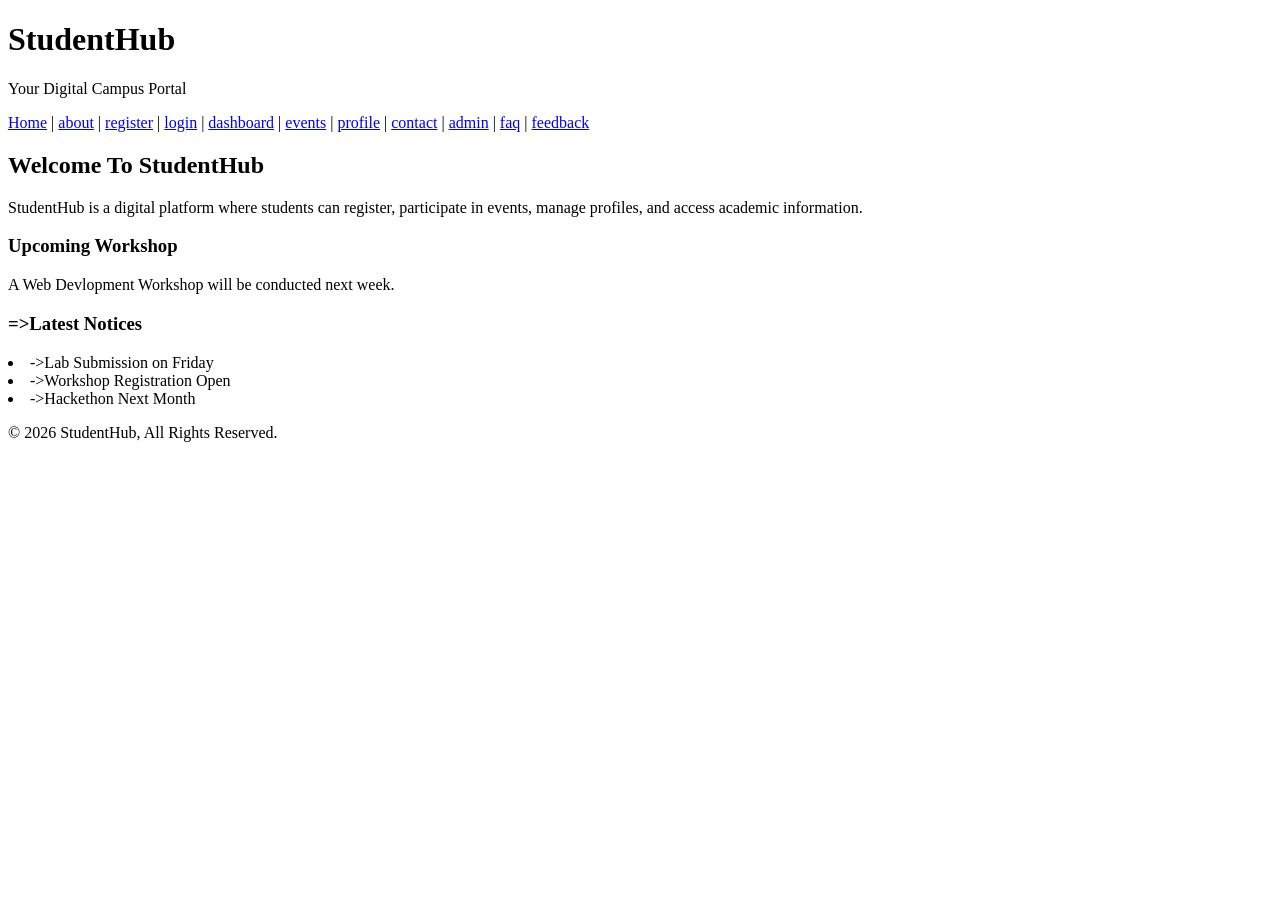
==== pages/index.html @ 003aabb0 "Completed Practical 2 - Semantic HTML5 Structure" ====
<!DOCTYPE html>
<html lang="en">
<head>
    <meta charset="UTF-8">
    <meta name="viewport" content="width=device-width, initial-scale=1.0">
    <title>StudentHub-Home</title>
</head>
<body>
    
</body>
</html>
 <header>
    <h1>
         StudentHub
        </h1>
        <p>Your Digital Campus Portal</p>
 </header>
 <nav>
    <a href="index.html">Home</a> |
    <a href="about.html">about</a> |
    <a href="register.html">register</a> |
    <a href="login.html">login</a> |
    <a href="dashboard.html">dashboard</a> |
    <a href="events.html">events</a> |
    <a href="profile.html">profile</a> |
    <a href="contact.html">contact</a> |
    <a href="admin.html">admin</a> |
    <a href="faq.html">faq</a> |
    <a href="feedback.html">feedback</a>
 </nav>
 <main>
    <section>
        <h2>Welcome To StudentHub</h2>
        <p>
            StudentHub is a digital platform where students can register,
            participate in events, manage profiles, and access academic information.
        </p>

    </section>

    <artical>
        <h3>Upcoming Workshop</h3>
        <p>
            A Web Devlopment Workshop will be conducted next week.
        </p>
    </artical>

    <aside>
        <h3> =>Latest Notices</h3>
  <u1> <li>  ->Lab Submission on Friday</li>
       <li>  ->Workshop Registration Open</li>
       <li>  ->Hackethon Next Month</li>
</u1>
    </aside>
 </main>
   <footer>
    <p>&copy; 2026 StudentHub, All Rights Reserved.</p>
   </footer>
</body>
</html>
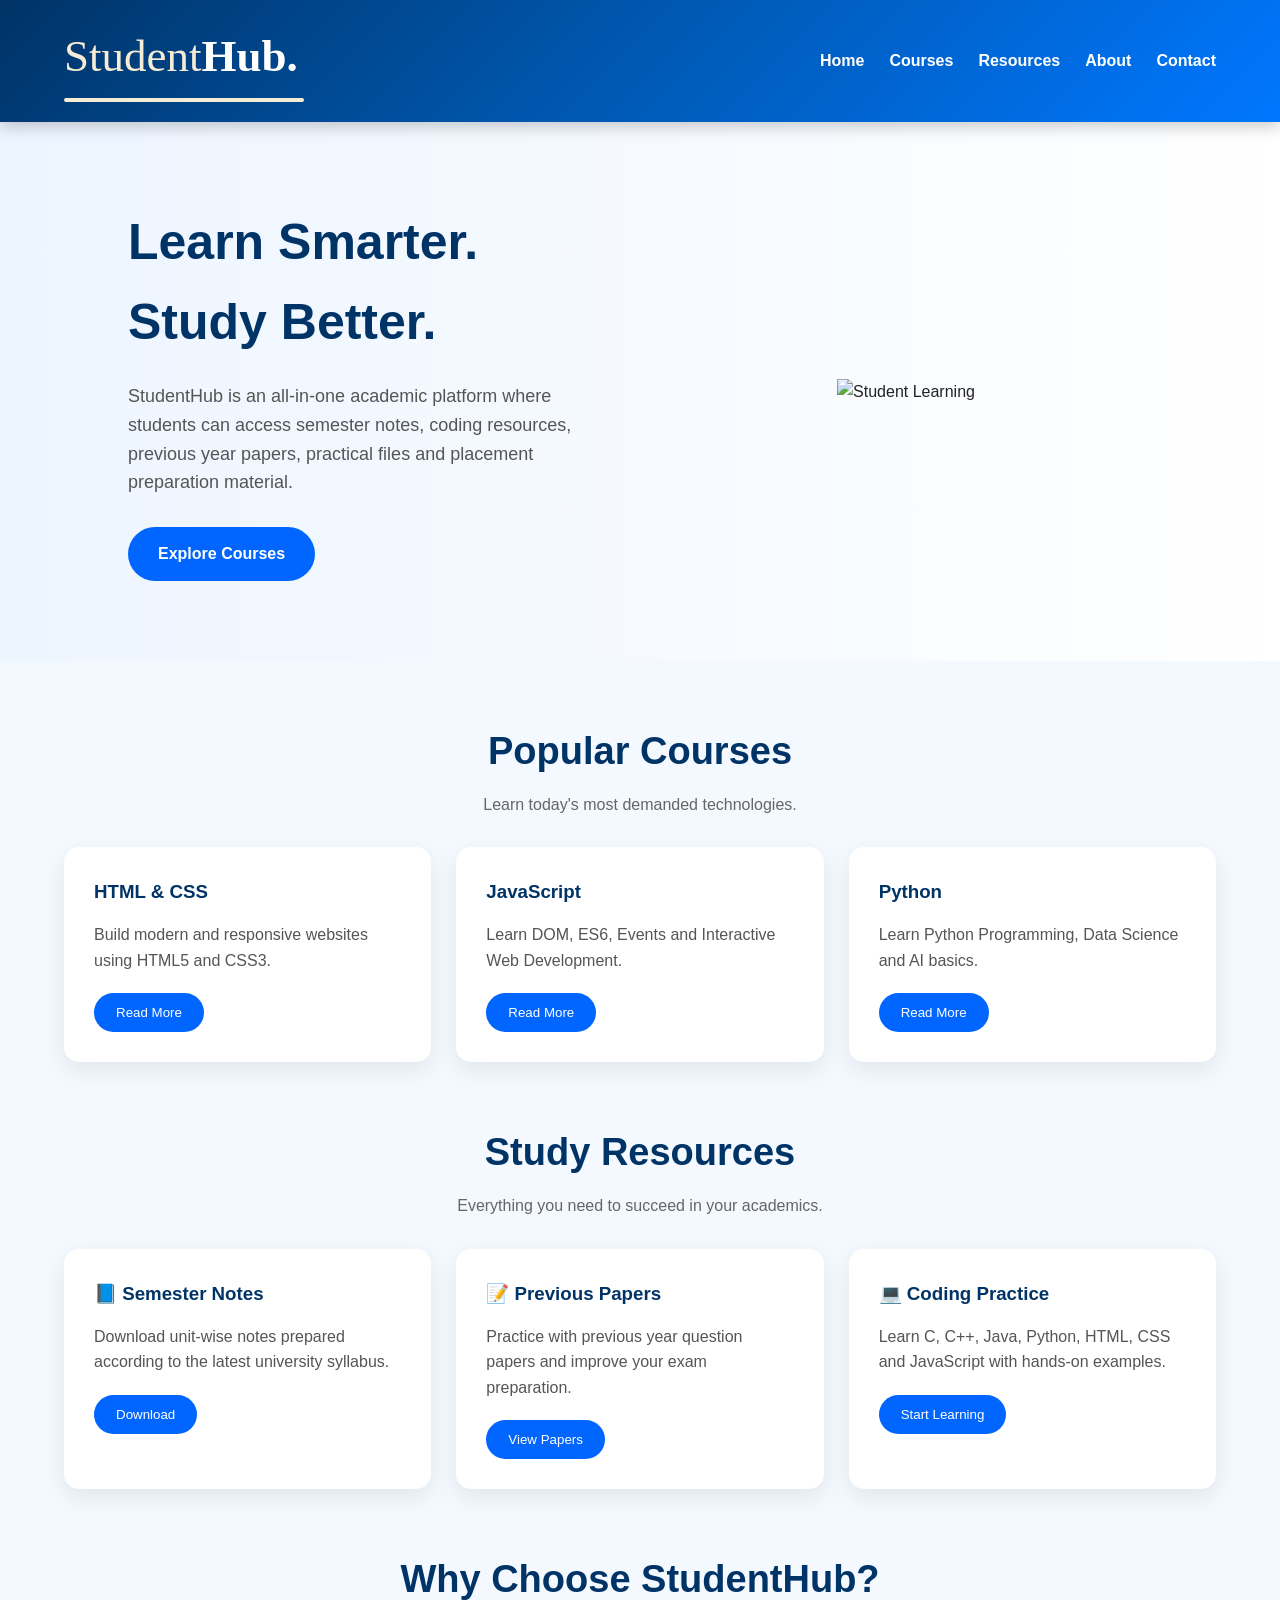
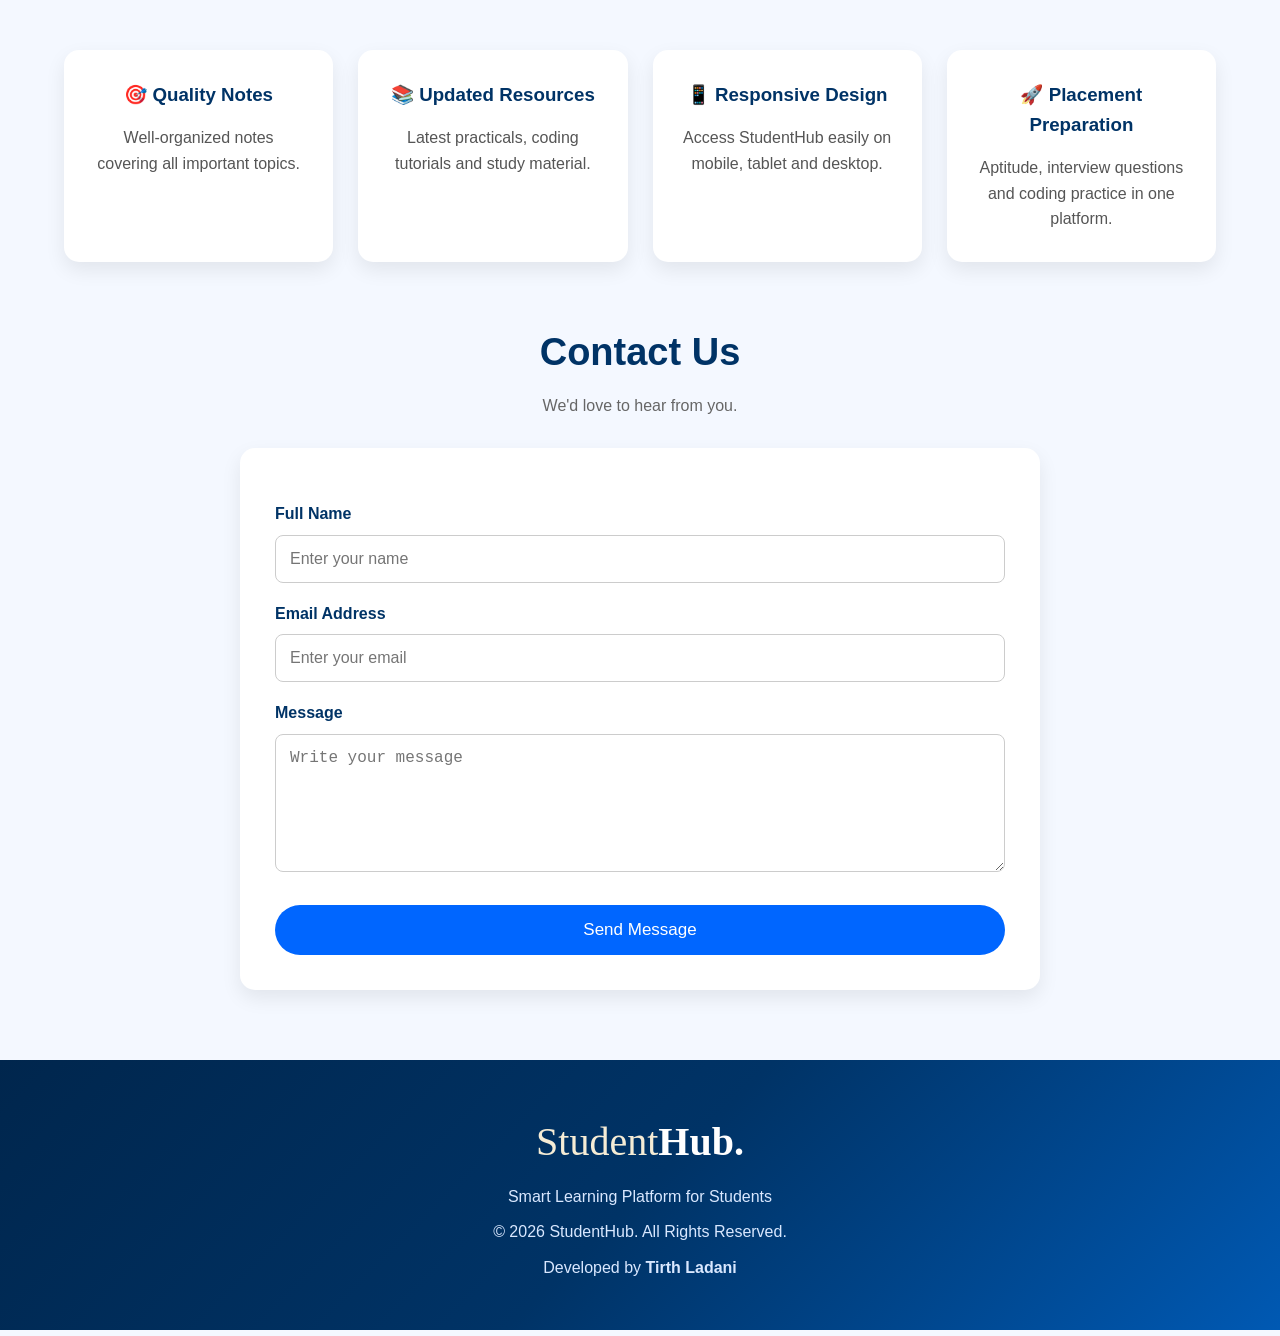
==== commit 7a457af4: "add responsive UI,CSS and Images." ====
--- a/pages/index.html
+++ b/pages/index.html
@@ -1,60 +1,348 @@
 <!DOCTYPE html>
 <html lang="en">
+
 <head>
+
     <meta charset="UTF-8">
     <meta name="viewport" content="width=device-width, initial-scale=1.0">
-    <title>StudentHub-Home</title>
+
+    <title>StudentHub | Smart Learning Platform</title>
+
+    <meta name="description"
+        content="StudentHub - Notes, Previous Papers, Coding Resources and Student Learning Platform.">
+<link rel="stylesheet" href="../css/style.css">
+
 </head>
+
 <body>
-    
+
+    <!-- Skip Link -->
+
+    <a href="#main-content" class="skip-link">
+        Skip to Main Content
+    </a>
+
+    <!-- ================= HEADER ================= -->
+
+    <header>
+
+        <div class="container header-container">
+
+            <!-- Logo -->
+
+            <div class="logo">
+
+                <h1>
+                    <span class="student">Student</span><span class="hub">Hub.</span>
+                </h1>
+
+                <div class="logo-line"></div>
+
+            </div>
+
+            <!-- Navigation -->
+
+            <nav aria-label="Main Navigation">
+
+                <ul>
+
+                    <li><a href="#home">Home</a></li>
+
+                    <li><a href="#courses">Courses</a></li>
+
+                    <li><a href="#resources">Resources</a></li>
+
+                    <li><a href="#about">About</a></li>
+
+                    <li><a href="#contact">Contact</a></li>
+
+                </ul>
+
+            </nav>
+
+        </div>
+
+    </header>
+
+    <!-- ================= HERO ================= -->
+
+    <main id="main-content">
+
+        <section id="home" class="hero">
+
+            <div class="hero-text">
+
+                <h2>
+                    Learn Smarter.<br>
+                    Study Better.
+                </h2>
+
+                <p>
+
+                    StudentHub is an all-in-one academic platform where students
+                    can access semester notes, coding resources, previous year
+                    papers, practical files and placement preparation material.
+
+                </p>
+
+                <a href="#courses" class="btn">
+                    Explore Courses
+                </a>
+
+            </div>
+
+            <div class="hero-image">
+
+                <img src="https://cdn-icons-png.flaticon.com/512/3135/3135755.png"
+                    alt="Student Learning">
+
+            </div>
+
+        </section>
+
+        <!-- ================= COURSES ================= -->
+
+        <section id="courses">
+
+            <div class="section-title">
+
+                <h2>Popular Courses</h2>
+
+                <p>
+                    Learn today's most demanded technologies.
+                </p>
+
+            </div>
+
+            <div class="card-container">
+
+                <article class="card">
+
+                    <h3>HTML & CSS</h3>
+
+                    <p>
+
+                        Build modern and responsive websites using
+                        HTML5 and CSS3.
+
+                    </p>
+
+                    <button>Read More</button>
+
+                </article>
+
+                <article class="card">
+
+                    <h3>JavaScript</h3>
+
+                    <p>
+
+                        Learn DOM, ES6, Events and Interactive
+                        Web Development.
+
+                    </p>
+
+                    <button>Read More</button>
+
+                </article>
+
+                <article class="card">
+
+                    <h3>Python</h3>
+
+                    <p>
+
+                        Learn Python Programming,
+                        Data Science and AI basics.
+
+                    </p>
+
+                    <button>Read More</button>
+
+                </article>
+
+            </div>
+
+        </section>        <!-- ================= RESOURCES ================= -->
+
+        <section id="resources">
+
+            <div class="section-title">
+
+                <h2>Study Resources</h2>
+
+                <p>
+                    Everything you need to succeed in your academics.
+                </p>
+
+            </div>
+
+            <div class="card-container">
+
+                <article class="card">
+
+                    <h3>📘 Semester Notes</h3>
+
+                    <p>
+                        Download unit-wise notes prepared according to the latest
+                        university syllabus.
+                    </p>
+
+                    <button>Download</button>
+
+                </article>
+
+                <article class="card">
+
+                    <h3>📝 Previous Papers</h3>
+
+                    <p>
+                        Practice with previous year question papers and improve
+                        your exam preparation.
+                    </p>
+
+                    <button>View Papers</button>
+
+                </article>
+
+                <article class="card">
+
+                    <h3>💻 Coding Practice</h3>
+
+                    <p>
+                        Learn C, C++, Java, Python, HTML, CSS and JavaScript
+                        with hands-on examples.
+                    </p>
+
+                    <button>Start Learning</button>
+
+                </article>
+
+            </div>
+
+        </section>
+
+        <!-- ================= ABOUT ================= -->
+
+        <section id="about">
+
+            <div class="section-title">
+
+                <h2>Why Choose StudentHub?</h2>
+
+            </div>
+
+            <div class="features">
+
+                <article class="feature-box">
+                    <h3>🎯 Quality Notes</h3>
+                    <p>
+                        Well-organized notes covering all important topics.
+                    </p>
+                </article>
+
+                <article class="feature-box">
+                    <h3>📚 Updated Resources</h3>
+                    <p>
+                        Latest practicals, coding tutorials and study material.
+                    </p>
+                </article>
+
+                <article class="feature-box">
+                    <h3>📱 Responsive Design</h3>
+                    <p>
+                        Access StudentHub easily on mobile, tablet and desktop.
+                    </p>
+                </article>
+
+                <article class="feature-box">
+                    <h3>🚀 Placement Preparation</h3>
+                    <p>
+                        Aptitude, interview questions and coding practice in one
+                        platform.
+                    </p>
+                </article>
+
+            </div>
+
+        </section>
+
+        <!-- ================= CONTACT ================= -->
+
+        <section id="contact">
+
+            <div class="section-title">
+
+                <h2>Contact Us</h2>
+
+                <p>
+                    We'd love to hear from you.
+                </p>
+
+            </div>
+
+            <form>
+
+                <label for="name">Full Name</label>
+                <input
+                    type="text"
+                    id="name"
+                    name="name"
+                    placeholder="Enter your name"
+                    required>
+
+                <label for="email">Email Address</label>
+                <input
+                    type="email"
+                    id="email"
+                    name="email"
+                    placeholder="Enter your email"
+                    required>
+
+                <label for="message">Message</label>
+
+                <textarea
+                    id="message"
+                    name="message"
+                    rows="6"
+                    placeholder="Write your message"></textarea>
+
+                <button type="submit">
+                    Send Message
+                </button>
+
+            </form>
+
+        </section>
+
+    </main>
+
+    <!-- ================= FOOTER ================= -->
+
+    <footer>
+
+        <div class="footer-content">
+
+            <h2>
+                <span class="student">Student</span><span class="hub">Hub.</span>
+            </h2>
+
+            <p>
+                Smart Learning Platform for Students
+            </p>
+
+            <p>
+                © 2026 StudentHub. All Rights Reserved.
+            </p>
+
+            <p>
+                Developed by <strong>Tirth Ladani</strong>
+            </p>
+
+        </div>
+
+    </footer>
+
 </body>
-</html>
- <header>
-    <h1>
-         StudentHub
-        </h1>
-        <p>Your Digital Campus Portal</p>
- </header>
- <nav>
-    <a href="index.html">Home</a> |
-    <a href="about.html">about</a> |
-    <a href="register.html">register</a> |
-    <a href="login.html">login</a> |
-    <a href="dashboard.html">dashboard</a> |
-    <a href="events.html">events</a> |
-    <a href="profile.html">profile</a> |
-    <a href="contact.html">contact</a> |
-    <a href="admin.html">admin</a> |
-    <a href="faq.html">faq</a> |
-    <a href="feedback.html">feedback</a>
- </nav>
- <main>
-    <section>
-        <h2>Welcome To StudentHub</h2>
-        <p>
-            StudentHub is a digital platform where students can register,
-            participate in events, manage profiles, and access academic information.
-        </p>
-
-    </section>
-
-    <artical>
-        <h3>Upcoming Workshop</h3>
-        <p>
-            A Web Devlopment Workshop will be conducted next week.
-        </p>
-    </artical>
-
-    <aside>
-        <h3> =>Latest Notices</h3>
-  <u1> <li>  ->Lab Submission on Friday</li>
-       <li>  ->Workshop Registration Open</li>
-       <li>  ->Hackethon Next Month</li>
-</u1>
-    </aside>
- </main>
-   <footer>
-    <p>&copy; 2026 StudentHub, All Rights Reserved.</p>
-   </footer>
-</body>
+
 </html>
--- a/css/style.css
+++ b/css/style.css
@@ -0,0 +1,505 @@
+/* ===========================
+   RESET
+=========================== */
+
+*{
+    margin:0;
+    padding:0;
+    box-sizing:border-box;
+}
+
+html{
+    scroll-behavior:smooth;
+}
+
+body{
+    font-family:Arial, Helvetica, sans-serif;
+    background:#f4f8ff;
+    color:#222;
+    line-height:1.6;
+}
+
+/* ===========================
+   CONTAINER
+=========================== */
+
+.container{
+    width:90%;
+    max-width:1200px;
+    margin:auto;
+}
+
+/* ===========================
+   SKIP LINK
+=========================== */
+
+.skip-link{
+    position:absolute;
+    left:-9999px;
+    top:10px;
+    background:#000;
+    color:#fff;
+    padding:10px 18px;
+    text-decoration:none;
+    border-radius:5px;
+}
+
+.skip-link:focus{
+    left:20px;
+}
+
+/* ===========================
+   HEADER
+=========================== */
+
+header{
+    background:linear-gradient(135deg,#003366,#0059b3,#0077ff);
+    padding:20px 0;
+    position:sticky;
+    top:0;
+    z-index:1000;
+    box-shadow:0 5px 15px rgba(0,0,0,.2);
+}
+
+.header-container{
+    display:flex;
+    justify-content:space-between;
+    align-items:center;
+}
+
+/* ===========================
+   LOGO
+=========================== */
+
+.logo h1{
+    font-size:45px;
+    font-family:Georgia, serif;
+}
+
+.student{
+    color:#f5ecd5;
+    font-weight:400;
+}
+
+.hub{
+    color:#fff;
+    font-weight:bold;
+}
+
+.logo-line{
+    width:240px;
+    height:4px;
+    background:#f5ecd5;
+    margin-top:6px;
+    border-radius:5px;
+}
+
+/* ===========================
+   NAVIGATION
+=========================== */
+
+nav ul{
+    display:flex;
+    list-style:none;
+}
+
+nav li{
+    margin-left:25px;
+}
+
+nav a{
+    color:#fff;
+    text-decoration:none;
+    font-weight:bold;
+    transition:.3s;
+}
+
+nav a:hover{
+    color:#ffd54f;
+}
+
+/* ===========================
+   HERO
+=========================== */
+
+.hero{
+    display:flex;
+    justify-content:space-between;
+    align-items:center;
+    gap:40px;
+    padding:80px 10%;
+    background:linear-gradient(to right,#edf5ff,#ffffff);
+}
+
+.hero-text{
+    flex:1;
+}
+
+.hero-text h2{
+    font-size:50px;
+    color:#003366;
+    margin-bottom:20px;
+}
+
+.hero-text p{
+    font-size:18px;
+    color:#555;
+    margin-bottom:30px;
+}
+
+.hero-image{
+    flex:1;
+    text-align:center;
+}
+
+.hero-image img{
+    width:80%;
+    max-width:420px;
+}
+
+.btn{
+    display:inline-block;
+    padding:14px 30px;
+    background:#0066ff;
+    color:#fff;
+    text-decoration:none;
+    border-radius:40px;
+    transition:.3s;
+    font-weight:bold;
+}
+
+.btn:hover{
+    background:#003366;
+}
+
+/* ===========================
+   SECTION TITLE
+=========================== */
+
+.section-title{
+    text-align:center;
+    margin:60px 0 30px;
+}
+
+.section-title h2{
+    font-size:38px;
+    color:#003366;
+}
+
+.section-title p{
+    color:#666;
+    margin-top:10px;
+}
+
+/* ===========================
+   CARDS
+=========================== */
+
+.card-container{
+    width:90%;
+    margin:auto;
+    display:grid;
+    grid-template-columns:repeat(auto-fit,minmax(280px,1fr));
+    gap:25px;
+}
+
+.card{
+    background:#fff;
+    padding:30px;
+    border-radius:15px;
+    box-shadow:0 8px 25px rgba(0,0,0,.08);
+    transition:.3s;
+}
+
+.card:hover{
+    transform:translateY(-10px);
+}
+
+.card h3{
+    color:#003366;
+    margin-bottom:15px;
+}
+
+.card p{
+    color:#555;
+    margin-bottom:20px;
+}
+
+.card button{
+    background:#0066ff;
+    color:white;
+    border:none;
+    padding:12px 22px;
+    border-radius:25px;
+    cursor:pointer;
+    transition:.3s;
+}
+
+.card button:hover{
+    background:#003366;
+}
+/* ===========================
+   FEATURES
+=========================== */
+
+.features{
+    width:90%;
+    margin:40px auto;
+    display:grid;
+    grid-template-columns:repeat(auto-fit,minmax(250px,1fr));
+    gap:25px;
+}
+
+.feature-box{
+    background:#ffffff;
+    padding:30px;
+    border-radius:15px;
+    text-align:center;
+    box-shadow:0 8px 20px rgba(0,0,0,.08);
+    transition:.3s;
+}
+
+.feature-box:hover{
+    transform:translateY(-8px);
+    background:#0059b3;
+    color:#ffffff;
+}
+
+.feature-box:hover h3{
+    color:#ffd54f;
+}
+
+.feature-box h3{
+    color:#003366;
+    margin-bottom:15px;
+}
+
+.feature-box p{
+    color:#555;
+}
+
+.feature-box:hover p{
+    color:#ffffff;
+}
+
+/* ===========================
+   CONTACT FORM
+=========================== */
+
+#contact{
+    width:90%;
+    max-width:800px;
+    margin:60px auto;
+}
+
+form{
+    background:#ffffff;
+    padding:35px;
+    border-radius:15px;
+    box-shadow:0 8px 20px rgba(0,0,0,.08);
+}
+
+label{
+    display:block;
+    margin-top:18px;
+    margin-bottom:8px;
+    font-weight:bold;
+    color:#003366;
+}
+
+input,
+textarea{
+    width:100%;
+    padding:14px;
+    border:1px solid #cccccc;
+    border-radius:8px;
+    outline:none;
+    font-size:16px;
+    transition:.3s;
+}
+
+input:focus,
+textarea:focus{
+    border-color:#0066ff;
+    box-shadow:0 0 10px rgba(0,102,255,.25);
+}
+
+form button{
+    margin-top:25px;
+    width:100%;
+    padding:15px;
+    background:#0066ff;
+    color:#ffffff;
+    border:none;
+    border-radius:30px;
+    font-size:17px;
+    cursor:pointer;
+    transition:.3s;
+}
+
+form button:hover{
+    background:#003366;
+}
+
+/* ===========================
+   FOOTER
+=========================== */
+
+footer{
+    margin-top:70px;
+    background:linear-gradient(135deg,#00264d,#003366,#0059b3);
+    color:#ffffff;
+    text-align:center;
+    padding:50px 20px;
+}
+
+.footer-content h2{
+    font-size:40px;
+    font-family:Georgia, serif;
+}
+
+.footer-content p{
+    margin-top:10px;
+    color:#d9e8ff;
+}
+
+/* ===========================
+   SCROLLBAR
+=========================== */
+
+::-webkit-scrollbar{
+    width:10px;
+}
+
+::-webkit-scrollbar-track{
+    background:#e6eefc;
+}
+
+::-webkit-scrollbar-thumb{
+    background:#0059b3;
+    border-radius:10px;
+}
+
+::-webkit-scrollbar-thumb:hover{
+    background:#003366;
+}
+
+/* ===========================
+   ANIMATIONS
+=========================== */
+
+.card,
+.feature-box,
+.hero-text,
+.hero-image{
+    animation:fadeUp 1s ease;
+}
+
+@keyframes fadeUp{
+
+    from{
+        opacity:0;
+        transform:translateY(40px);
+    }
+
+    to{
+        opacity:1;
+        transform:translateY(0);
+    }
+
+}
+
+/* ===========================
+   RESPONSIVE
+=========================== */
+
+@media(max-width:992px){
+
+    .header-container{
+        flex-direction:column;
+        text-align:center;
+    }
+
+    nav ul{
+        margin-top:20px;
+        justify-content:center;
+        flex-wrap:wrap;
+    }
+
+    nav li{
+        margin:10px;
+    }
+
+    .hero{
+        flex-direction:column;
+        text-align:center;
+        padding:60px 8%;
+    }
+
+    .hero-text h2{
+        font-size:40px;
+    }
+
+    .hero-image img{
+        width:70%;
+    }
+
+}
+
+@media(max-width:768px){
+
+    .logo h1{
+        font-size:36px;
+    }
+
+    .logo-line{
+        width:180px;
+    }
+
+    nav ul{
+        flex-direction:column;
+        align-items:center;
+    }
+
+    nav li{
+        margin:12px 0;
+    }
+
+    .hero-text h2{
+        font-size:32px;
+    }
+
+    .section-title h2{
+        font-size:30px;
+    }
+
+    .card-container,
+    .features{
+        grid-template-columns:1fr;
+    }
+
+}
+
+@media(max-width:480px){
+
+    .hero{
+        padding:40px 20px;
+    }
+
+    .hero-text h2{
+        font-size:28px;
+    }
+
+    .hero-text p{
+        font-size:16px;
+    }
+
+    .btn{
+        padding:12px 24px;
+    }
+
+    .footer-content h2{
+        font-size:30px;
+    }
+
+}
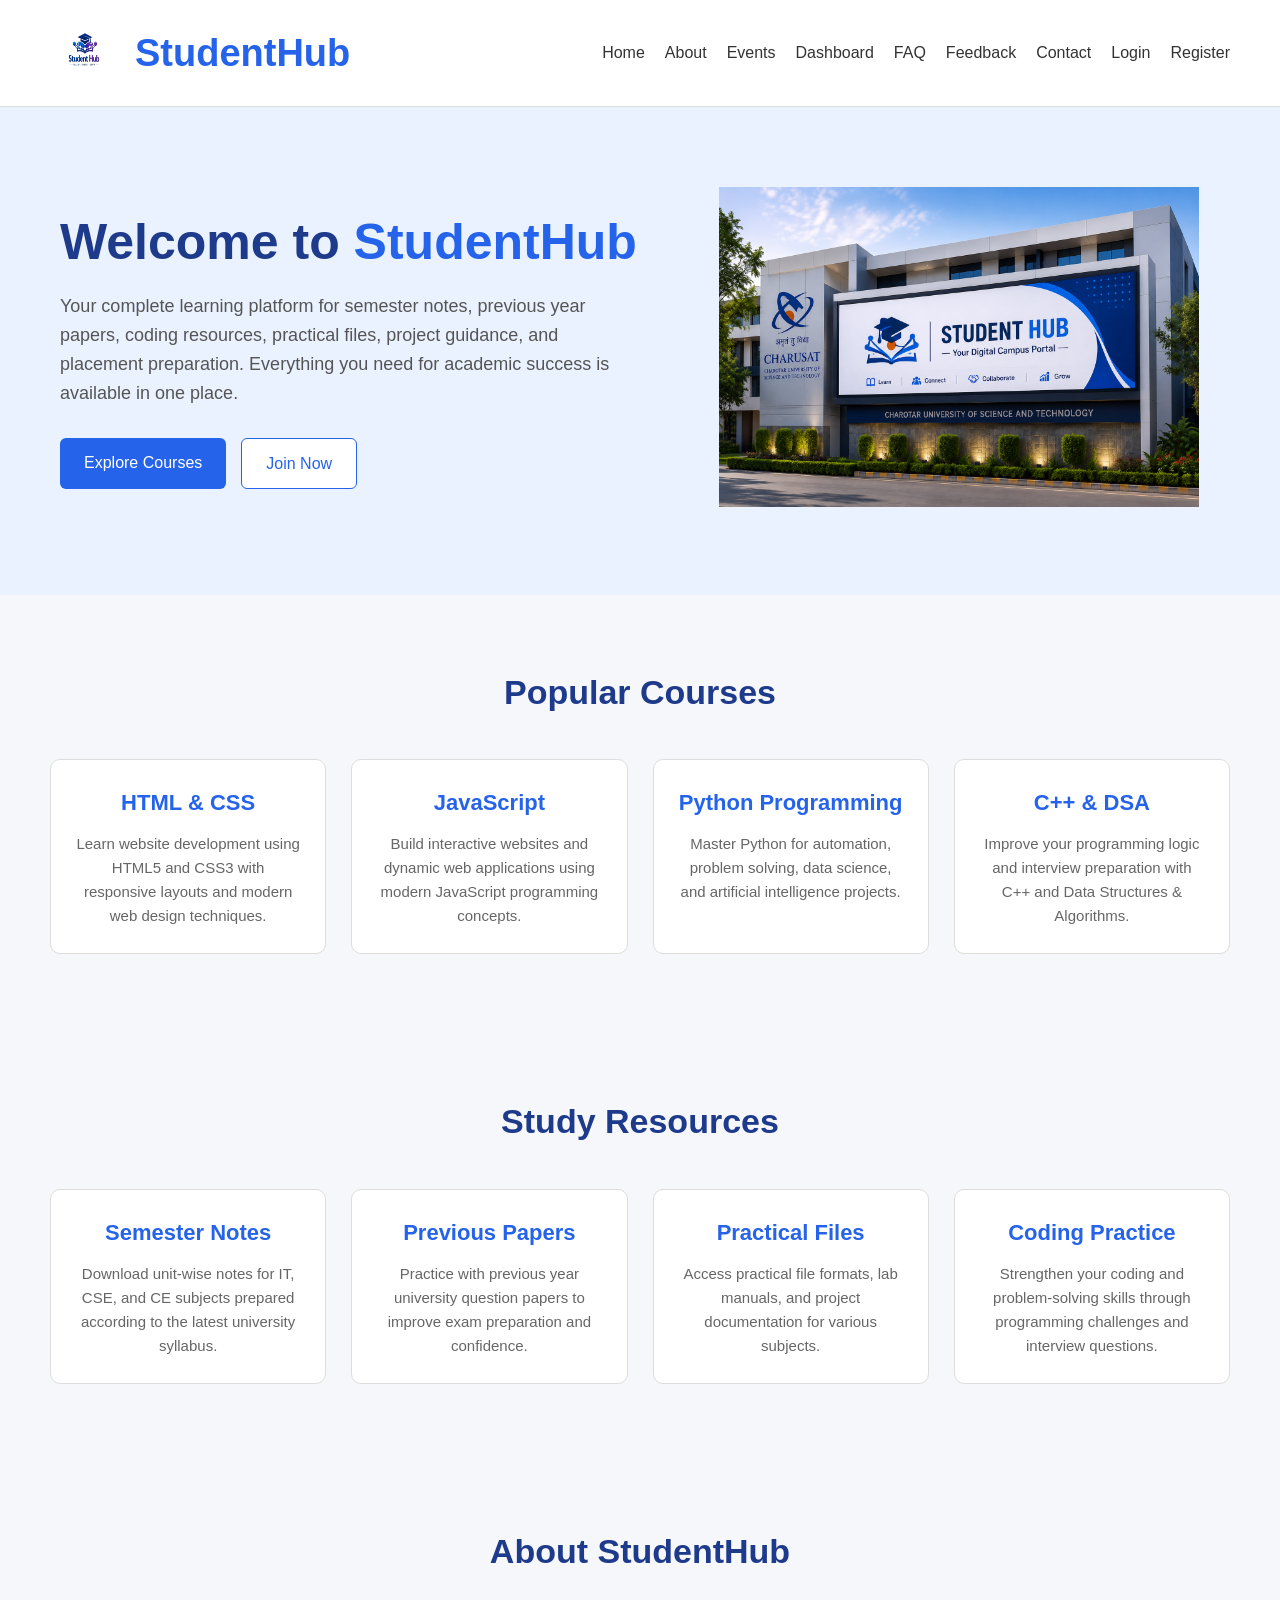
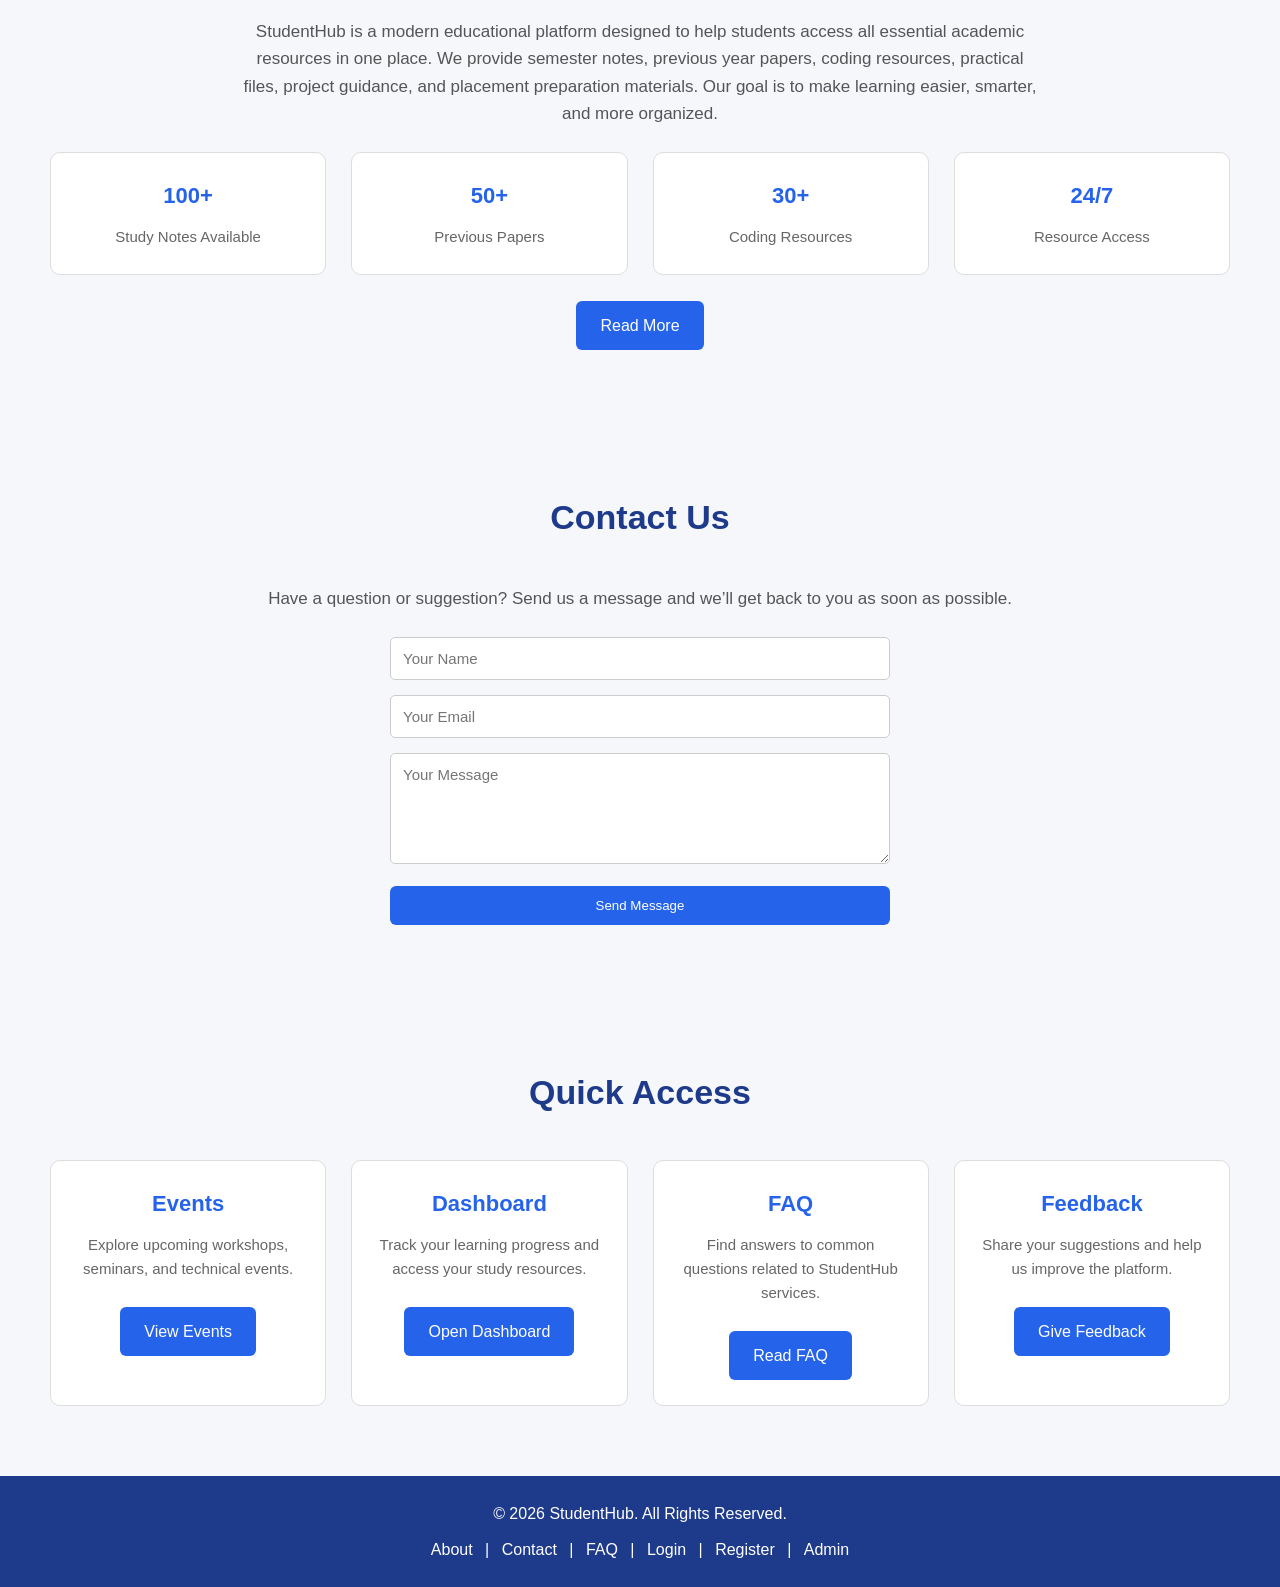
==== commit bdc83a70: "Updated StudentHub homepage and CSS" ====
--- a/pages/index.html
+++ b/pages/index.html
@@ -1,348 +1,288 @@
 <!DOCTYPE html>
 <html lang="en">
-
 <head>
-
     <meta charset="UTF-8">
     <meta name="viewport" content="width=device-width, initial-scale=1.0">
-
-    <title>StudentHub | Smart Learning Platform</title>
-
-    <meta name="description"
-        content="StudentHub - Notes, Previous Papers, Coding Resources and Student Learning Platform.">
-<link rel="stylesheet" href="../css/style.css">
-
+    <title>StudentHub - Learn Smarter</title>
+    <link rel="stylesheet" href="../css/style.css">
 </head>
-
 <body>
 
-    <!-- Skip Link -->
-
-    <a href="#main-content" class="skip-link">
-        Skip to Main Content
-    </a>
-
-    <!-- ================= HEADER ================= -->
-
-    <header>
-
-        <div class="container header-container">
-
-            <!-- Logo -->
-
-            <div class="logo">
-
-                <h1>
-                    <span class="student">Student</span><span class="hub">Hub.</span>
-                </h1>
-
-                <div class="logo-line"></div>
-
-            </div>
-
-            <!-- Navigation -->
-
-            <nav aria-label="Main Navigation">
-
-                <ul>
-
-                    <li><a href="#home">Home</a></li>
-
-                    <li><a href="#courses">Courses</a></li>
-
-                    <li><a href="#resources">Resources</a></li>
-
-                    <li><a href="#about">About</a></li>
-
-                    <li><a href="#contact">Contact</a></li>
-
-                </ul>
-
-            </nav>
-
-        </div>
-
-    </header>
-
-    <!-- ================= HERO ================= -->
-
-    <main id="main-content">
-
-        <section id="home" class="hero">
-
-            <div class="hero-text">
-
-                <h2>
-                    Learn Smarter.<br>
-                    Study Better.
-                </h2>
-
-                <p>
-
-                    StudentHub is an all-in-one academic platform where students
-                    can access semester notes, coding resources, previous year
-                    papers, practical files and placement preparation material.
-
-                </p>
-
-                <a href="#courses" class="btn">
-                    Explore Courses
-                </a>
-
-            </div>
-
-            <div class="hero-image">
-
-                <img src="https://cdn-icons-png.flaticon.com/512/3135/3135755.png"
-                    alt="Student Learning">
-
-            </div>
-
-        </section>
-
-        <!-- ================= COURSES ================= -->
-
-        <section id="courses">
-
-            <div class="section-title">
-
-                <h2>Popular Courses</h2>
-
-                <p>
-                    Learn today's most demanded technologies.
-                </p>
-
-            </div>
-
-            <div class="card-container">
-
-                <article class="card">
-
-                    <h3>HTML & CSS</h3>
-
-                    <p>
-
-                        Build modern and responsive websites using
-                        HTML5 and CSS3.
-
-                    </p>
-
-                    <button>Read More</button>
-
-                </article>
-
-                <article class="card">
-
-                    <h3>JavaScript</h3>
-
-                    <p>
-
-                        Learn DOM, ES6, Events and Interactive
-                        Web Development.
-
-                    </p>
-
-                    <button>Read More</button>
-
-                </article>
-
-                <article class="card">
-
-                    <h3>Python</h3>
-
-                    <p>
-
-                        Learn Python Programming,
-                        Data Science and AI basics.
-
-                    </p>
-
-                    <button>Read More</button>
-
-                </article>
-
-            </div>
-
-        </section>        <!-- ================= RESOURCES ================= -->
-
-        <section id="resources">
-
-            <div class="section-title">
-
-                <h2>Study Resources</h2>
-
-                <p>
-                    Everything you need to succeed in your academics.
-                </p>
-
-            </div>
-
-            <div class="card-container">
-
-                <article class="card">
-
-                    <h3>📘 Semester Notes</h3>
-
-                    <p>
-                        Download unit-wise notes prepared according to the latest
-                        university syllabus.
-                    </p>
-
-                    <button>Download</button>
-
-                </article>
-
-                <article class="card">
-
-                    <h3>📝 Previous Papers</h3>
-
-                    <p>
-                        Practice with previous year question papers and improve
-                        your exam preparation.
-                    </p>
-
-                    <button>View Papers</button>
-
-                </article>
-
-                <article class="card">
-
-                    <h3>💻 Coding Practice</h3>
-
-                    <p>
-                        Learn C, C++, Java, Python, HTML, CSS and JavaScript
-                        with hands-on examples.
-                    </p>
-
-                    <button>Start Learning</button>
-
-                </article>
-
-            </div>
-
-        </section>
-
-        <!-- ================= ABOUT ================= -->
-
-        <section id="about">
-
-            <div class="section-title">
-
-                <h2>Why Choose StudentHub?</h2>
-
-            </div>
-
-            <div class="features">
-
-                <article class="feature-box">
-                    <h3>🎯 Quality Notes</h3>
-                    <p>
-                        Well-organized notes covering all important topics.
-                    </p>
-                </article>
-
-                <article class="feature-box">
-                    <h3>📚 Updated Resources</h3>
-                    <p>
-                        Latest practicals, coding tutorials and study material.
-                    </p>
-                </article>
-
-                <article class="feature-box">
-                    <h3>📱 Responsive Design</h3>
-                    <p>
-                        Access StudentHub easily on mobile, tablet and desktop.
-                    </p>
-                </article>
-
-                <article class="feature-box">
-                    <h3>🚀 Placement Preparation</h3>
-                    <p>
-                        Aptitude, interview questions and coding practice in one
-                        platform.
-                    </p>
-                </article>
-
-            </div>
-
-        </section>
-
-        <!-- ================= CONTACT ================= -->
-
-        <section id="contact">
-
-            <div class="section-title">
-
-                <h2>Contact Us</h2>
-
-                <p>
-                    We'd love to hear from you.
-                </p>
-
-            </div>
-
-            <form>
-
-                <label for="name">Full Name</label>
-                <input
-                    type="text"
-                    id="name"
-                    name="name"
-                    placeholder="Enter your name"
-                    required>
-
-                <label for="email">Email Address</label>
-                <input
-                    type="email"
-                    id="email"
-                    name="email"
-                    placeholder="Enter your email"
-                    required>
-
-                <label for="message">Message</label>
-
-                <textarea
-                    id="message"
-                    name="message"
-                    rows="6"
-                    placeholder="Write your message"></textarea>
-
-                <button type="submit">
-                    Send Message
-                </button>
-
-            </form>
-
-        </section>
-
-    </main>
-
-    <!-- ================= FOOTER ================= -->
-
+    <!-- Navbar -->
+  <header class="navbar">
+    <div class="logo">
+        <img src="../images/studenthublogo.png" alt="StudentHub Logo">
+        <h1>StudentHub</h1>
+    </div>
+
+    <nav>
+        <a href="index.html">Home</a>
+        <a href="about.html">About</a>
+        <a href="events.html">Events</a>
+        <a href="dashboard.html">Dashboard</a>
+        <a href="faq.html">FAQ</a>
+        <a href="feedback.html">Feedback</a>
+        <a href="contact.html">Contact</a>
+        <a href="login.html">Login</a>
+        <a href="register.html">Register</a>
+    </nav>
+</header>
+
+    <!-- Hero Section -->
+    <section class="hero">
+        <div class="hero-content">
+            <h1>Welcome to <span>StudentHub</span></h1>
+
+            <p>
+                Your complete learning platform for semester notes,
+                previous year papers, coding resources, practical files,
+                project guidance, and placement preparation.
+                Everything you need for academic success is available in one place.
+            </p>
+
+            <div class="hero-buttons">
+                <a href="#courses" class="btn">Explore Courses</a>
+                <a href="register.html" class="btn btn-outline">Join Now</a>
+            </div>
+        </div>
+
+        <div class="hero-image">
+            <img src="../images/studenthub2.png" alt="Student Learning">
+        </div>
+    </section>
+
+    <!-- Popular Courses -->
+    <section class="section" id="courses">
+        <h2>Popular Courses</h2>
+
+        <div class="card-container">
+
+            <div class="card">
+                <h3>HTML & CSS</h3>
+                <p>
+                    Learn website development using HTML5 and CSS3 with
+                    responsive layouts and modern web design techniques.
+                </p>
+            </div>
+
+            <div class="card">
+                <h3>JavaScript</h3>
+                <p>
+                    Build interactive websites and dynamic web applications
+                    using modern JavaScript programming concepts.
+                </p>
+            </div>
+
+            <div class="card">
+                <h3>Python Programming</h3>
+                <p>
+                    Master Python for automation, problem solving,
+                    data science, and artificial intelligence projects.
+                </p>
+            </div>
+
+            <div class="card">
+                <h3>C++ & DSA</h3>
+                <p>
+                    Improve your programming logic and interview preparation
+                    with C++ and Data Structures & Algorithms.
+                </p>
+            </div>
+
+        </div>
+    </section>
+
+    <!-- Study Resources -->
+    <section class="section" id="resources">
+        <h2>Study Resources</h2>
+
+        <div class="card-container">
+
+            <div class="card">
+                <h3>Semester Notes</h3>
+                <p>
+                    Download unit-wise notes for IT, CSE, and CE subjects
+                    prepared according to the latest university syllabus.
+                </p>
+            </div>
+
+            <div class="card">
+                <h3>Previous Papers</h3>
+                <p>
+                    Practice with previous year university question papers
+                    to improve exam preparation and confidence.
+                </p>
+            </div>
+
+            <div class="card">
+                <h3>Practical Files</h3>
+                <p>
+                    Access practical file formats, lab manuals,
+                    and project documentation for various subjects.
+                </p>
+            </div>
+
+            <div class="card">
+                <h3>Coding Practice</h3>
+                <p>
+                    Strengthen your coding and problem-solving skills
+                    through programming challenges and interview questions.
+                </p>
+            </div>
+
+        </div>
+    </section>
+        <!-- About Section -->
+    <section class="section" id="about">
+        <h2>About StudentHub</h2>
+
+        <p class="about-text">
+            StudentHub is a modern educational platform designed to help students
+            access all essential academic resources in one place. We provide
+            semester notes, previous year papers, coding resources, practical
+            files, project guidance, and placement preparation materials.
+            Our goal is to make learning easier, smarter, and more organized.
+        </p>
+
+        <div class="card-container">
+
+            <div class="card">
+                <h3>100+</h3>
+                <p>Study Notes Available</p>
+            </div>
+
+            <div class="card">
+                <h3>50+</h3>
+                <p>Previous Papers</p>
+            </div>
+
+            <div class="card">
+                <h3>30+</h3>
+                <p>Coding Resources</p>
+            </div>
+
+            <div class="card">
+                <h3>24/7</h3>
+                <p>Resource Access</p>
+            </div>
+
+        </div>
+
+        <br>
+        <a href="about.html" class="btn">Read More</a>
+    </section>
+
+    <!-- Contact Section -->
+    <section class="section" id="contact">
+        <h2>Contact Us</h2>
+
+        <p class="about-text">
+            Have a question or suggestion? Send us a message and
+            we’ll get back to you as soon as possible.
+        </p>
+
+        <form class="contact-form">
+
+            <input type="text"
+                   placeholder="Your Name"
+                   required>
+
+            <input type="email"
+                   placeholder="Your Email"
+                   required>
+
+            <textarea rows="5"
+                      placeholder="Your Message"
+                      required></textarea>
+
+            <button type="submit" class="btn">
+                Send Message
+            </button>
+
+        </form>
+    </section>
+
+    <!-- Quick Access -->
+    <section class="section">
+        <h2>Quick Access</h2>
+
+        <div class="card-container">
+
+            <div class="card">
+                <h3>Events</h3>
+                <p>
+                    Explore upcoming workshops,
+                    seminars, and technical events.
+                </p>
+                <br>
+                <a href="events.html" class="btn">
+                    View Events
+                </a>
+            </div>
+
+            <div class="card">
+                <h3>Dashboard</h3>
+                <p>
+                    Track your learning progress and
+                    access your study resources.
+                </p>
+                <br>
+                <a href="dashboard.html" class="btn">
+                    Open Dashboard
+                </a>
+            </div>
+
+            <div class="card">
+                <h3>FAQ</h3>
+                <p>
+                    Find answers to common questions
+                    related to StudentHub services.
+                </p>
+                <br>
+                <a href="faq.html" class="btn">
+                    Read FAQ
+                </a>
+            </div>
+
+            <div class="card">
+                <h3>Feedback</h3>
+                <p>
+                    Share your suggestions and help
+                    us improve the platform.
+                </p>
+                <br>
+                <a href="feedback.html" class="btn">
+                    Give Feedback
+                </a>
+            </div>
+
+        </div>
+    </section>
+
+    <!-- Footer -->
     <footer>
 
-        <div class="footer-content">
-
-            <h2>
-                <span class="student">Student</span><span class="hub">Hub.</span>
-            </h2>
-
-            <p>
-                Smart Learning Platform for Students
-            </p>
-
-            <p>
-                © 2026 StudentHub. All Rights Reserved.
-            </p>
-
-            <p>
-                Developed by <strong>Tirth Ladani</strong>
-            </p>
+        <p>
+            &copy; 2026 StudentHub. All Rights Reserved.
+        </p>
+
+        <div class="footer-links">
+
+            <a href="about.html">About</a> |
+
+            <a href="contact.html">Contact</a> |
+
+            <a href="faq.html">FAQ</a> |
+
+            <a href="login.html">Login</a> |
+
+            <a href="register.html">Register</a> |
+
+            <a href="admin.html">Admin</a>
 
         </div>
 
     </footer>
 
 </body>
-
 </html>
--- a/css/style.css
+++ b/css/style.css
@@ -1,505 +1,314 @@
-/* ===========================
-   RESET
-=========================== */
+/* ===================================
+   StudentHub - Full CSS
+=================================== */
 
 *{
     margin:0;
     padding:0;
     box-sizing:border-box;
-}
-
-html{
-    scroll-behavior:smooth;
+    font-family:Arial, Helvetica, sans-serif;
 }
 
 body{
-    font-family:Arial, Helvetica, sans-serif;
-    background:#f4f8ff;
-    color:#222;
+    background:#f5f7fb;
+    color:#333;
     line-height:1.6;
 }
 
-/* ===========================
-   CONTAINER
-=========================== */
-
-.container{
-    width:90%;
-    max-width:1200px;
-    margin:auto;
-}
-
-/* ===========================
-   SKIP LINK
-=========================== */
-
-.skip-link{
-    position:absolute;
-    left:-9999px;
-    top:10px;
-    background:#000;
-    color:#fff;
-    padding:10px 18px;
-    text-decoration:none;
-    border-radius:5px;
-}
-
-.skip-link:focus{
-    left:20px;
-}
-
-/* ===========================
-   HEADER
-=========================== */
-
-header{
-    background:linear-gradient(135deg,#003366,#0059b3,#0077ff);
-    padding:20px 0;
+/* ===================================
+   Navbar
+=================================== */
+
+.navbar{
+    background:#ffffff;
+    display:flex;
+    justify-content:space-between;
+    align-items:center;
+    padding:18px 50px;
+    border-bottom:1px solid #ddd;
     position:sticky;
     top:0;
     z-index:1000;
-    box-shadow:0 5px 15px rgba(0,0,0,.2);
-}
-
-.header-container{
+}
+
+.logo{
+    display:flex;
+    align-items:center;
+    gap:15px;
+}
+
+.logo img{
+    width:70px;
+    height:70px;
+}
+
+.logo h1,
+.logo h2{
+    font-size:38px;
+    color:#2563eb;
+    font-weight:700;
+}
+
+nav{
+    display:flex;
+    align-items:center;
+    gap:20px;
+}
+
+nav a{
+    text-decoration:none;
+    color:#333;
+    font-size:16px;
+    font-weight:500;
+    transition:0.3s;
+}
+
+nav a:hover{
+    color:#2563eb;
+}
+
+/* ===================================
+   Hero Section
+=================================== */
+
+.hero{
     display:flex;
     justify-content:space-between;
     align-items:center;
-}
-
-/* ===========================
-   LOGO
-=========================== */
-
-.logo h1{
-    font-size:45px;
-    font-family:Georgia, serif;
-}
-
-.student{
-    color:#f5ecd5;
-    font-weight:400;
-}
-
-.hub{
-    color:#fff;
-    font-weight:bold;
-}
-
-.logo-line{
-    width:240px;
-    height:4px;
-    background:#f5ecd5;
-    margin-top:6px;
-    border-radius:5px;
-}
-
-/* ===========================
-   NAVIGATION
-=========================== */
-
-nav ul{
-    display:flex;
-    list-style:none;
-}
-
-nav li{
-    margin-left:25px;
-}
-
-nav a{
-    color:#fff;
-    text-decoration:none;
-    font-weight:bold;
-    transition:.3s;
-}
-
-nav a:hover{
-    color:#ffd54f;
-}
-
-/* ===========================
-   HERO
-=========================== */
-
-.hero{
-    display:flex;
-    justify-content:space-between;
-    align-items:center;
-    gap:40px;
-    padding:80px 10%;
-    background:linear-gradient(to right,#edf5ff,#ffffff);
-}
-
-.hero-text{
-    flex:1;
-}
-
-.hero-text h2{
+    padding:80px 60px;
+    background:#eaf2ff;
+}
+
+.hero-content{
+    width:50%;
+}
+
+.hero-content h1{
     font-size:50px;
-    color:#003366;
+    color:#1e3a8a;
     margin-bottom:20px;
-}
-
-.hero-text p{
+    line-height:1.2;
+}
+
+.hero-content h1 span{
+    color:#2563eb;
+}
+
+.hero-content p{
     font-size:18px;
     color:#555;
     margin-bottom:30px;
 }
 
+.hero-buttons{
+    display:flex;
+    gap:15px;
+}
+
 .hero-image{
-    flex:1;
+    width:45%;
     text-align:center;
 }
 
 .hero-image img{
-    width:80%;
-    max-width:420px;
-}
+    width:100%;
+    max-width:480px;
+}
+
+/* ===================================
+   Buttons
+=================================== */
 
 .btn{
     display:inline-block;
-    padding:14px 30px;
-    background:#0066ff;
-    color:#fff;
+    padding:12px 24px;
+    background:#2563eb;
+    color:white;
     text-decoration:none;
-    border-radius:40px;
-    transition:.3s;
-    font-weight:bold;
+    border-radius:6px;
+    border:none;
+    cursor:pointer;
+    transition:0.3s;
 }
 
 .btn:hover{
-    background:#003366;
-}
-
-/* ===========================
-   SECTION TITLE
-=========================== */
-
-.section-title{
+    background:#1d4ed8;
+}
+
+.btn-outline{
+    background:white;
+    color:#2563eb;
+    border:1px solid #2563eb;
+}
+
+.btn-outline:hover{
+    background:#2563eb;
+    color:white;
+}
+
+/* ===================================
+   Sections
+=================================== */
+
+.section{
+    padding:70px 50px;
     text-align:center;
-    margin:60px 0 30px;
-}
-
-.section-title h2{
-    font-size:38px;
-    color:#003366;
-}
-
-.section-title p{
-    color:#666;
-    margin-top:10px;
-}
-
-/* ===========================
-   CARDS
-=========================== */
+}
+
+.section h2{
+    font-size:34px;
+    color:#1e3a8a;
+    margin-bottom:40px;
+}
+
+.about-text{
+    max-width:800px;
+    margin:0 auto 25px;
+    color:#555;
+    font-size:17px;
+}
+
+/* ===================================
+   Cards
+=================================== */
 
 .card-container{
-    width:90%;
-    margin:auto;
-    display:grid;
-    grid-template-columns:repeat(auto-fit,minmax(280px,1fr));
-    gap:25px;
-}
-
-.card{
-    background:#fff;
-    padding:30px;
-    border-radius:15px;
-    box-shadow:0 8px 25px rgba(0,0,0,.08);
-    transition:.3s;
-}
-
-.card:hover{
-    transform:translateY(-10px);
-}
-
-.card h3{
-    color:#003366;
-    margin-bottom:15px;
-}
-
-.card p{
-    color:#555;
-    margin-bottom:20px;
-}
-
-.card button{
-    background:#0066ff;
-    color:white;
-    border:none;
-    padding:12px 22px;
-    border-radius:25px;
-    cursor:pointer;
-    transition:.3s;
-}
-
-.card button:hover{
-    background:#003366;
-}
-/* ===========================
-   FEATURES
-=========================== */
-
-.features{
-    width:90%;
-    margin:40px auto;
     display:grid;
     grid-template-columns:repeat(auto-fit,minmax(250px,1fr));
     gap:25px;
 }
 
-.feature-box{
-    background:#ffffff;
-    padding:30px;
-    border-radius:15px;
+.card{
+    background:#fff;
+    padding:25px;
+    border:1px solid #ddd;
+    border-radius:10px;
+    transition:0.3s;
+}
+
+.card:hover{
+    border-color:#2563eb;
+}
+
+.card h3{
+    color:#2563eb;
+    margin-bottom:12px;
+    font-size:22px;
+}
+
+.card p{
+    color:#666;
+    font-size:15px;
+}
+
+/* ===================================
+   Contact Form
+=================================== */
+
+.contact-form{
+    max-width:500px;
+    margin:auto;
+}
+
+.contact-form input,
+.contact-form textarea{
+    width:100%;
+    padding:12px;
+    margin-bottom:15px;
+    border:1px solid #ccc;
+    border-radius:5px;
+    font-size:15px;
+}
+
+.contact-form textarea{
+    resize:vertical;
+}
+
+.contact-form button{
+    width:100%;
+}
+
+/* ===================================
+   Footer
+=================================== */
+
+footer{
+    background:#1e3a8a;
+    color:white;
     text-align:center;
-    box-shadow:0 8px 20px rgba(0,0,0,.08);
-    transition:.3s;
-}
-
-.feature-box:hover{
-    transform:translateY(-8px);
-    background:#0059b3;
-    color:#ffffff;
-}
-
-.feature-box:hover h3{
-    color:#ffd54f;
-}
-
-.feature-box h3{
-    color:#003366;
-    margin-bottom:15px;
-}
-
-.feature-box p{
-    color:#555;
-}
-
-.feature-box:hover p{
-    color:#ffffff;
-}
-
-/* ===========================
-   CONTACT FORM
-=========================== */
-
-#contact{
-    width:90%;
-    max-width:800px;
-    margin:60px auto;
-}
-
-form{
-    background:#ffffff;
-    padding:35px;
-    border-radius:15px;
-    box-shadow:0 8px 20px rgba(0,0,0,.08);
-}
-
-label{
-    display:block;
-    margin-top:18px;
-    margin-bottom:8px;
-    font-weight:bold;
-    color:#003366;
-}
-
-input,
-textarea{
-    width:100%;
-    padding:14px;
-    border:1px solid #cccccc;
-    border-radius:8px;
-    outline:none;
-    font-size:16px;
-    transition:.3s;
-}
-
-input:focus,
-textarea:focus{
-    border-color:#0066ff;
-    box-shadow:0 0 10px rgba(0,102,255,.25);
-}
-
-form button{
-    margin-top:25px;
-    width:100%;
-    padding:15px;
-    background:#0066ff;
-    color:#ffffff;
-    border:none;
-    border-radius:30px;
-    font-size:17px;
-    cursor:pointer;
-    transition:.3s;
-}
-
-form button:hover{
-    background:#003366;
-}
-
-/* ===========================
-   FOOTER
-=========================== */
-
-footer{
-    margin-top:70px;
-    background:linear-gradient(135deg,#00264d,#003366,#0059b3);
-    color:#ffffff;
-    text-align:center;
-    padding:50px 20px;
-}
-
-.footer-content h2{
-    font-size:40px;
-    font-family:Georgia, serif;
-}
-
-.footer-content p{
+    padding:25px;
+}
+
+.footer-links{
     margin-top:10px;
-    color:#d9e8ff;
-}
-
-/* ===========================
-   SCROLLBAR
-=========================== */
-
-::-webkit-scrollbar{
-    width:10px;
-}
-
-::-webkit-scrollbar-track{
-    background:#e6eefc;
-}
-
-::-webkit-scrollbar-thumb{
-    background:#0059b3;
-    border-radius:10px;
-}
-
-::-webkit-scrollbar-thumb:hover{
-    background:#003366;
-}
-
-/* ===========================
-   ANIMATIONS
-=========================== */
-
-.card,
-.feature-box,
-.hero-text,
-.hero-image{
-    animation:fadeUp 1s ease;
-}
-
-@keyframes fadeUp{
-
-    from{
-        opacity:0;
-        transform:translateY(40px);
-    }
-
-    to{
-        opacity:1;
-        transform:translateY(0);
-    }
-
-}
-
-/* ===========================
-   RESPONSIVE
-=========================== */
-
-@media(max-width:992px){
-
-    .header-container{
+}
+
+.footer-links a{
+    color:white;
+    text-decoration:none;
+    margin:0 8px;
+}
+
+.footer-links a:hover{
+    text-decoration:underline;
+}
+
+/* ===================================
+   Responsive
+=================================== */
+
+@media (max-width:768px){
+
+    .navbar{
         flex-direction:column;
-        text-align:center;
-    }
-
-    nav ul{
-        margin-top:20px;
+        padding:20px;
+    }
+
+    .logo img{
+        width:60px;
+        height:60px;
+    }
+
+    .logo h1,
+    .logo h2{
+        font-size:32px;
+    }
+
+    nav{
+        flex-wrap:wrap;
         justify-content:center;
-        flex-wrap:wrap;
-    }
-
-    nav li{
-        margin:10px;
+        margin-top:15px;
+        gap:15px;
     }
 
     .hero{
         flex-direction:column;
         text-align:center;
-        padding:60px 8%;
-    }
-
-    .hero-text h2{
-        font-size:40px;
-    }
-
-    .hero-image img{
-        width:70%;
-    }
-
-}
-
-@media(max-width:768px){
-
-    .logo h1{
+        padding:60px 20px;
+    }
+
+    .hero-content,
+    .hero-image{
+        width:100%;
+    }
+
+    .hero-content h1{
         font-size:36px;
     }
 
-    .logo-line{
-        width:180px;
-    }
-
-    nav ul{
-        flex-direction:column;
-        align-items:center;
-    }
-
-    nav li{
-        margin:12px 0;
-    }
-
-    .hero-text h2{
-        font-size:32px;
-    }
-
-    .section-title h2{
-        font-size:30px;
-    }
-
-    .card-container,
-    .features{
+    .hero-buttons{
+        justify-content:center;
+    }
+
+    .hero-image{
+        margin-top:30px;
+    }
+
+    .section{
+        padding:50px 20px;
+    }
+
+    .card-container{
         grid-template-columns:1fr;
     }
-
-}
-
-@media(max-width:480px){
-
-    .hero{
-        padding:40px 20px;
-    }
-
-    .hero-text h2{
-        font-size:28px;
-    }
-
-    .hero-text p{
-        font-size:16px;
-    }
-
-    .btn{
-        padding:12px 24px;
-    }
-
-    .footer-content h2{
-        font-size:30px;
-    }
-
 }
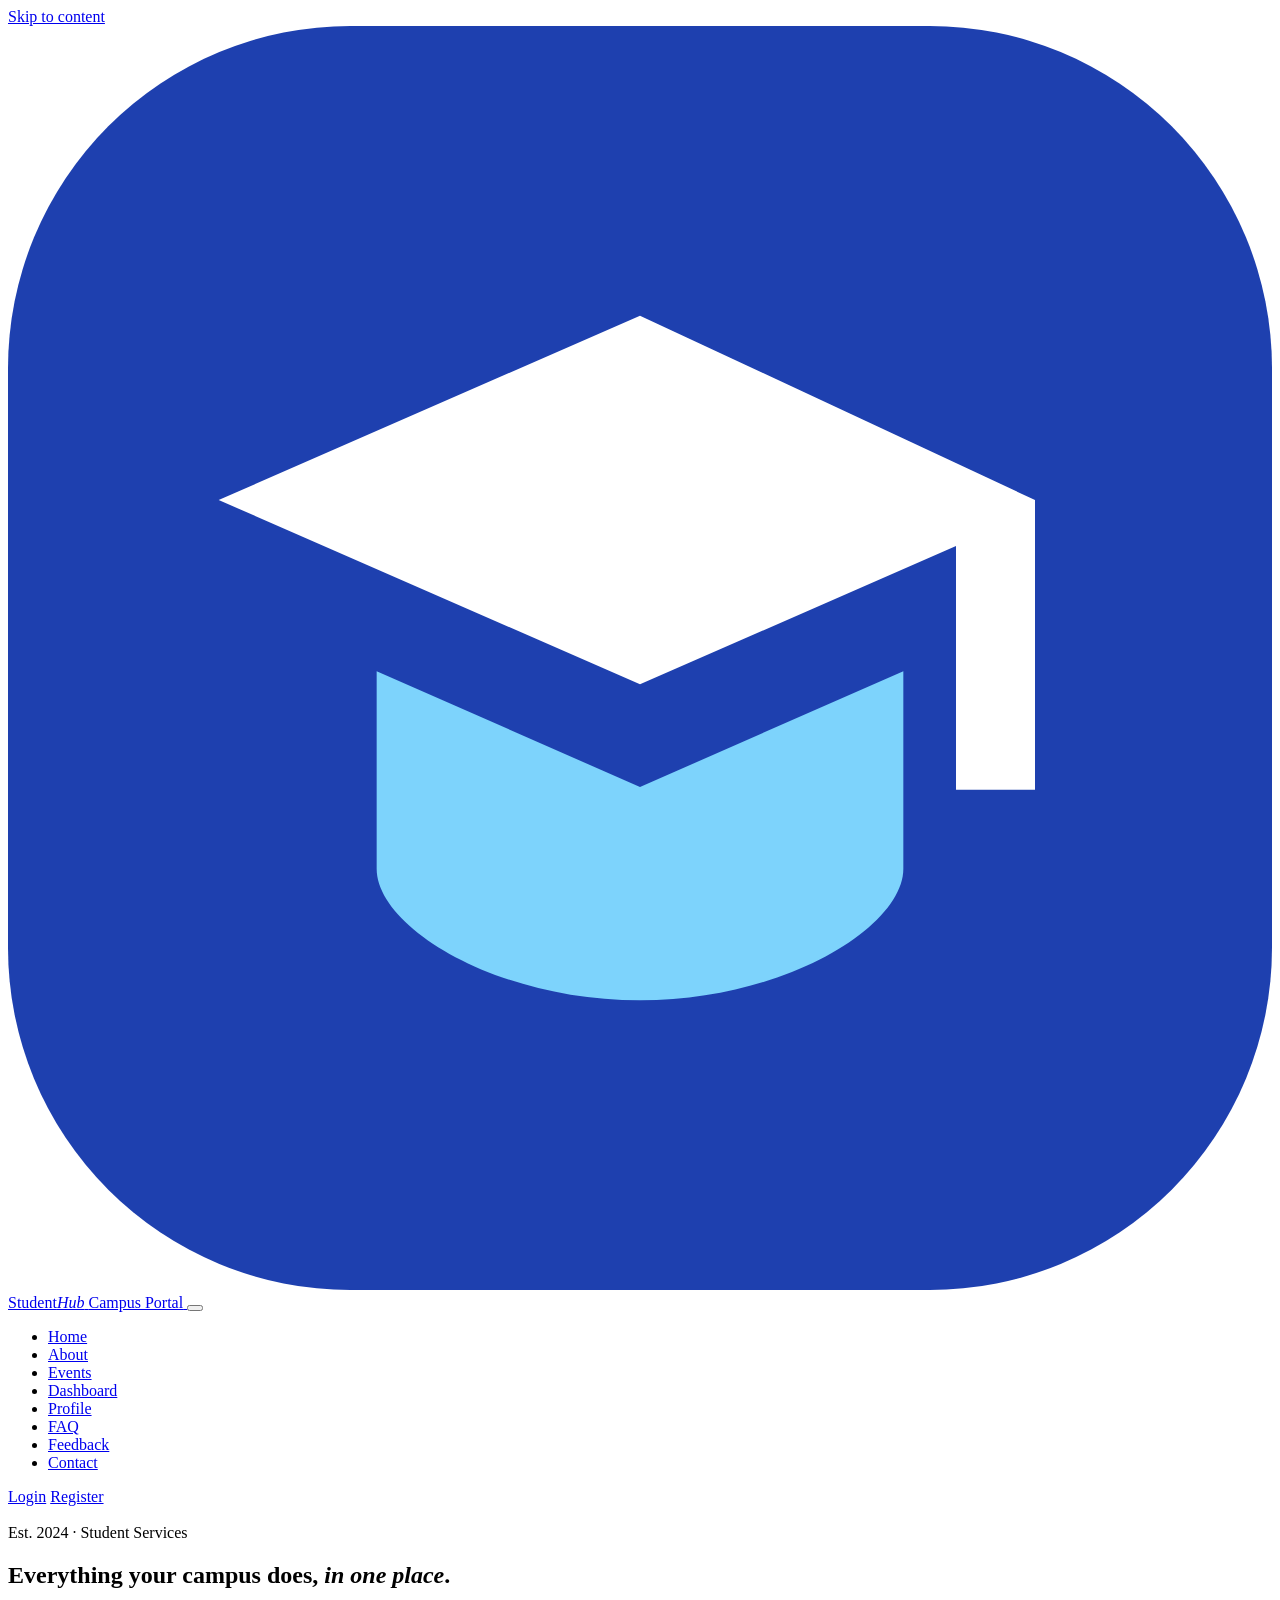
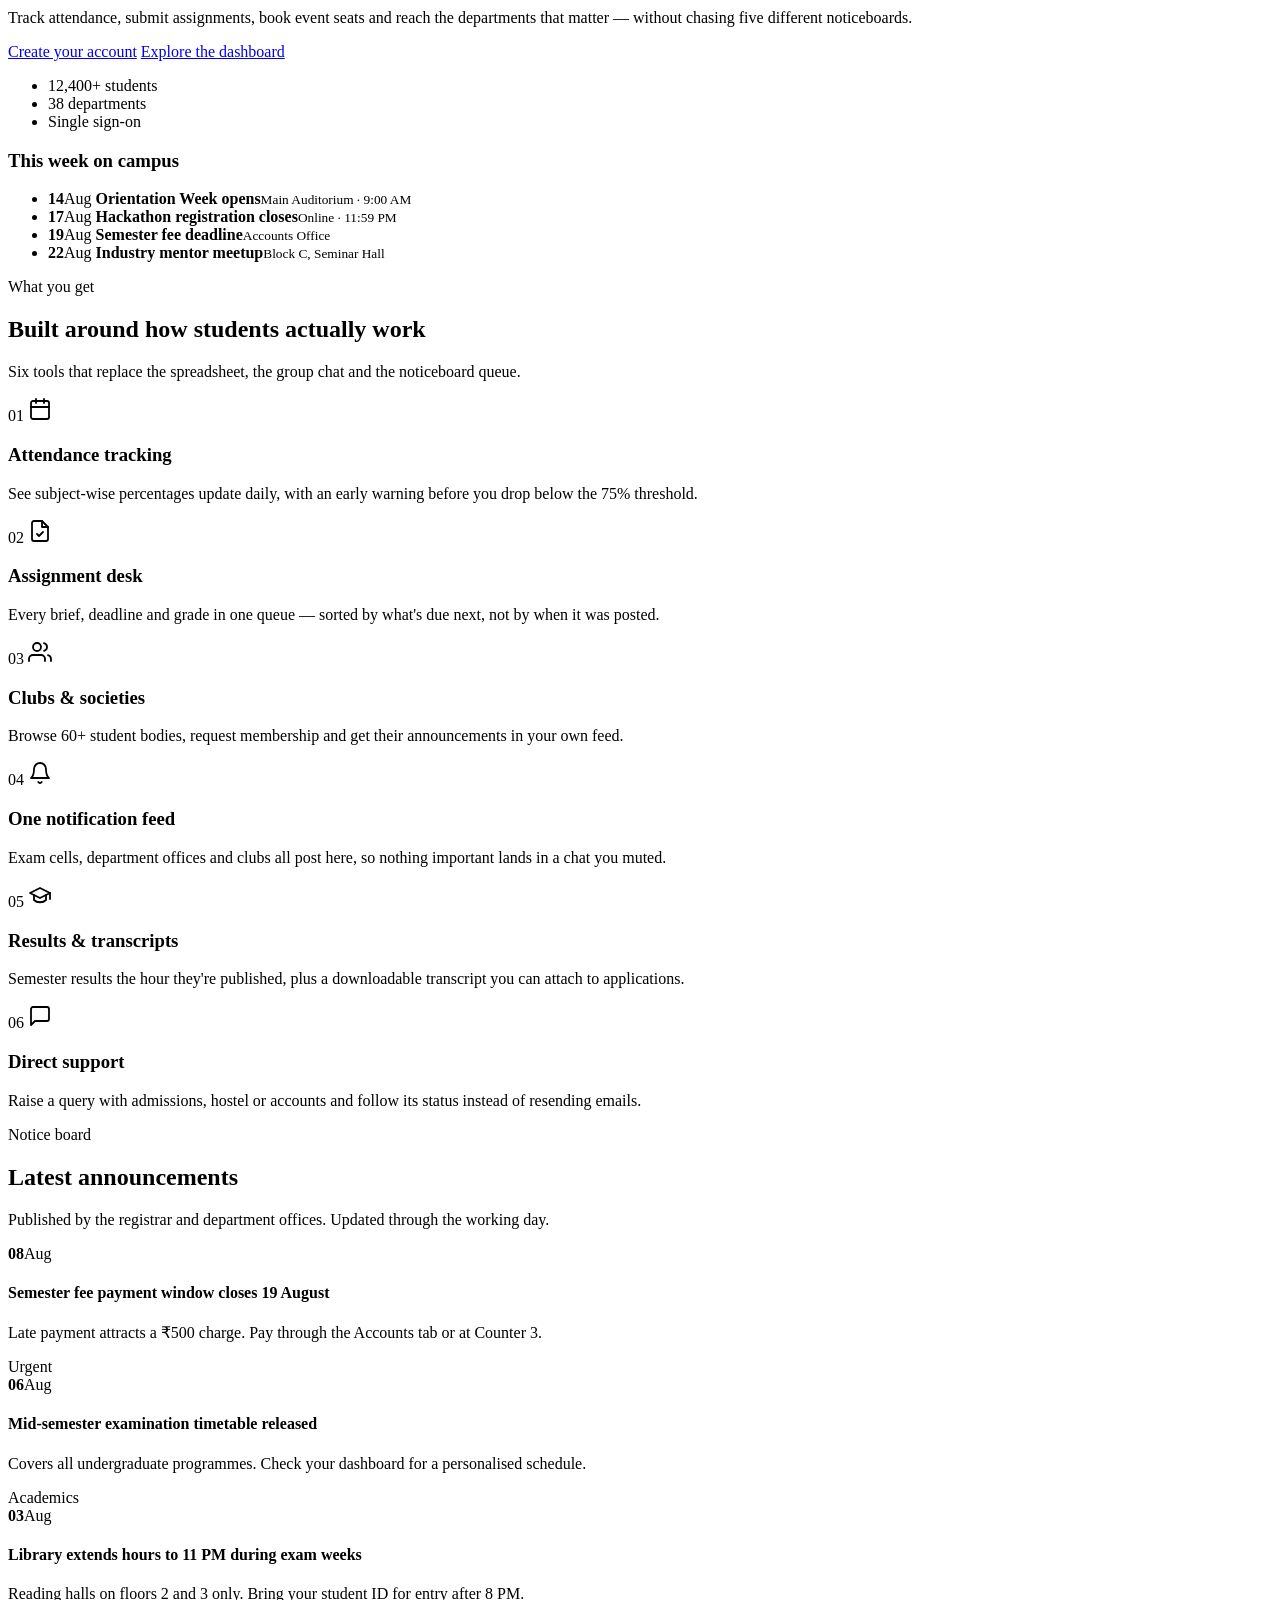
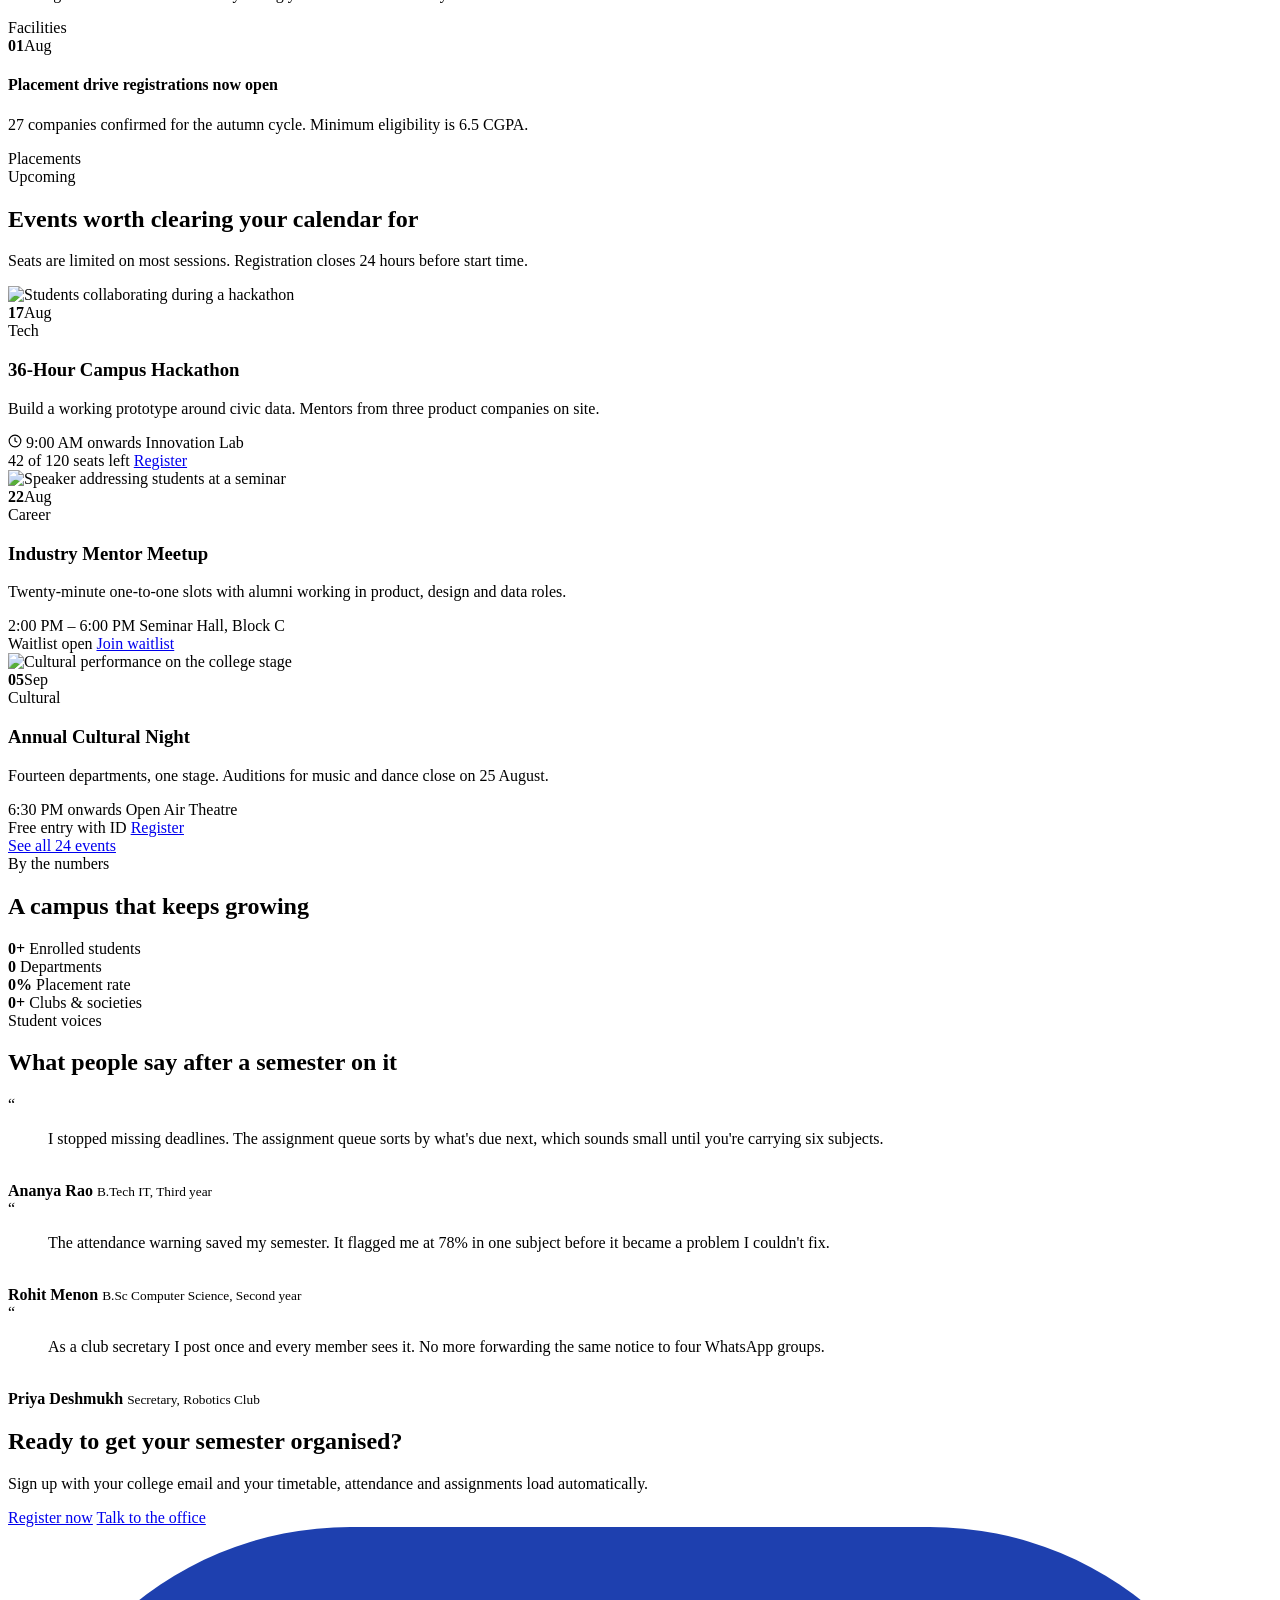
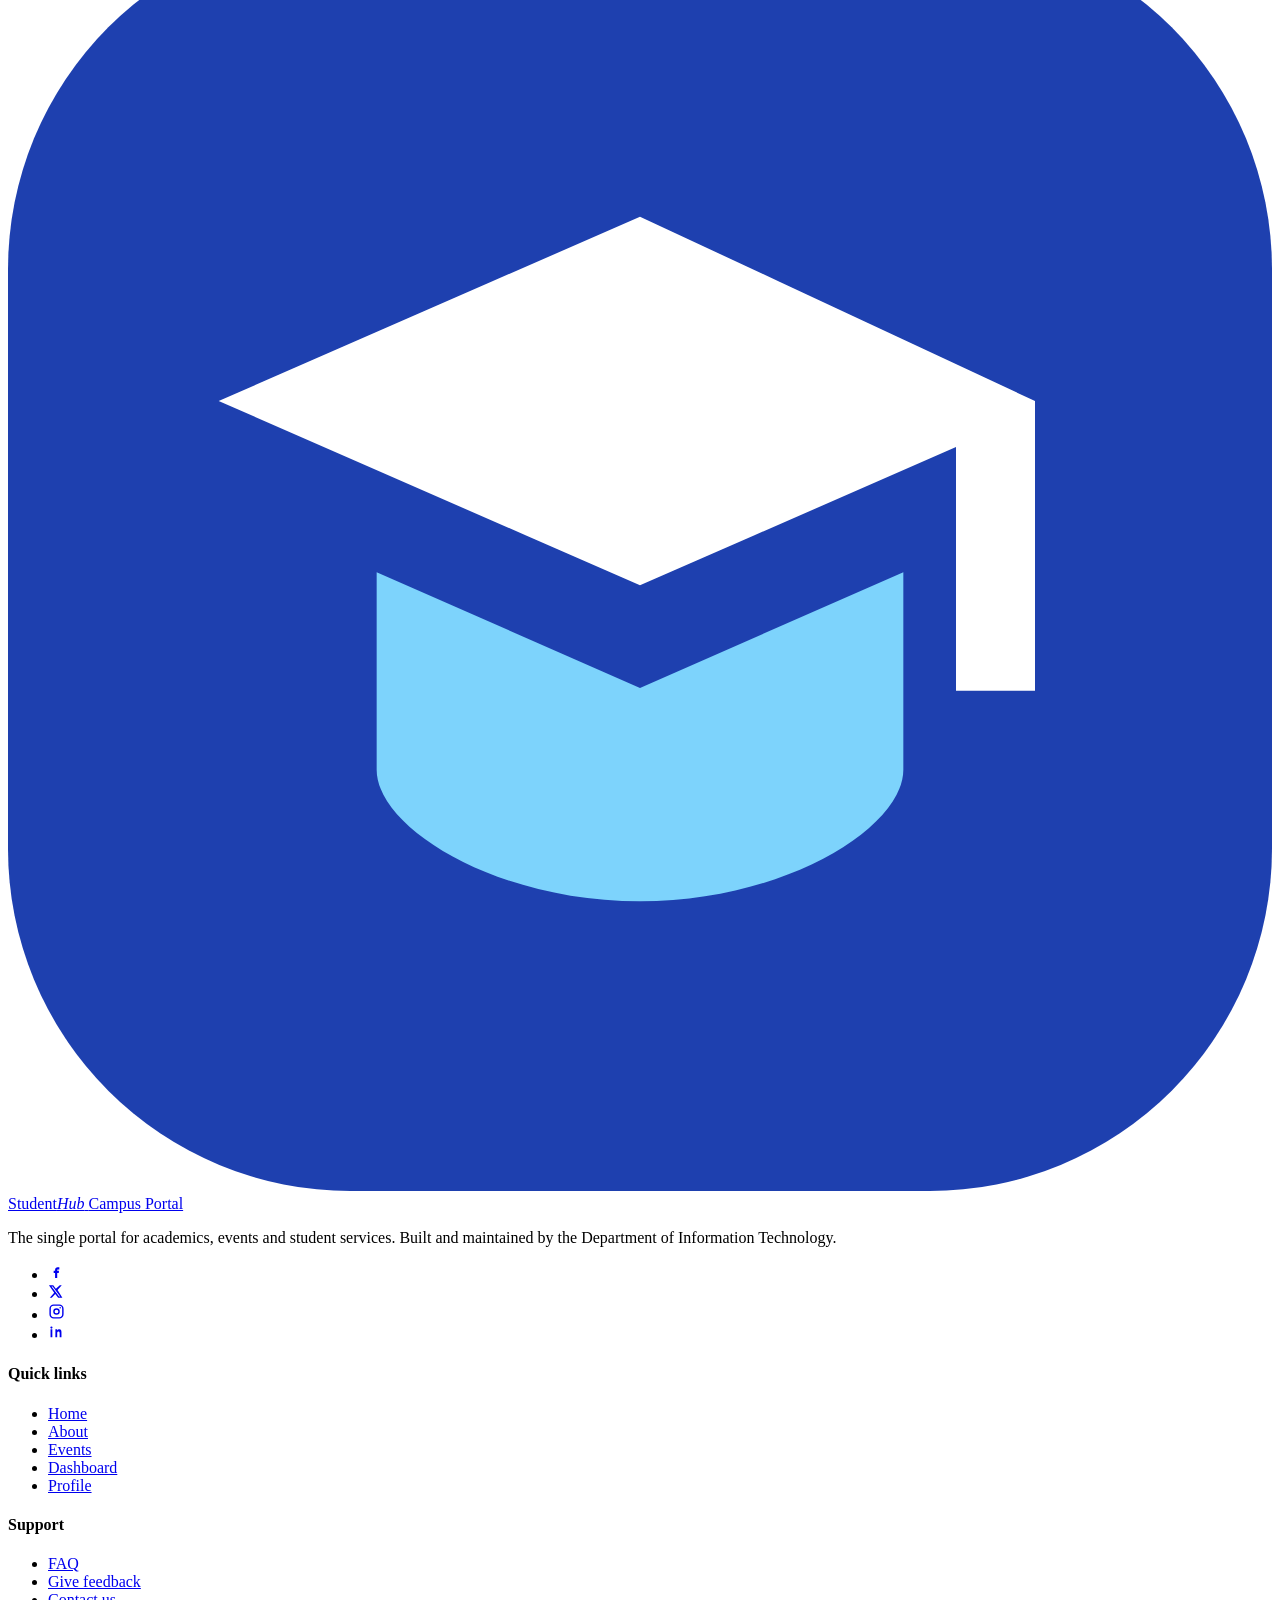
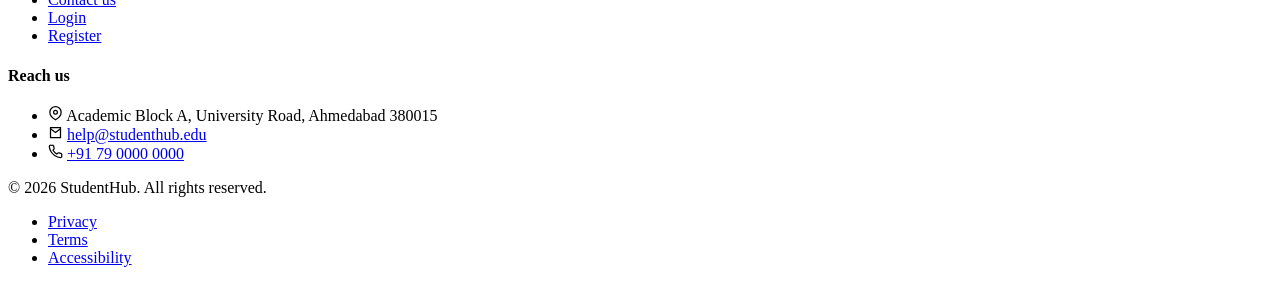
==== commit 9f7d3f9b: "Update StudentHub website" ====
--- a/pages/index.html
+++ b/pages/index.html
@@ -1,288 +1,479 @@
 <!DOCTYPE html>
 <html lang="en">
 <head>
-    <meta charset="UTF-8">
-    <meta name="viewport" content="width=device-width, initial-scale=1.0">
-    <title>StudentHub - Learn Smarter</title>
-    <link rel="stylesheet" href="../css/style.css">
+  <meta charset="UTF-8">
+  <meta name="viewport" content="width=device-width, initial-scale=1.0">
+  <meta name="description" content="StudentHub — one portal for campus events, attendance, assignments and student services.">
+  <title>StudentHub — Your Campus, Organised</title>
+  <link rel="preconnect" href="https://fonts.googleapis.com">
+  <link rel="preconnect" href="https://fonts.gstatic.com" crossorigin>
+  <link href="https://fonts.googleapis.com/css2?family=Newsreader:ital,opsz,wght@0,6..72,400;0,6..72,600;0,6..72,700;1,6..72,400&family=Public+Sans:wght@400;500;600;700&display=swap" rel="stylesheet">
+  <link rel="stylesheet" href="style.css">
 </head>
 <body>
-
-    <!-- Navbar -->
-  <header class="navbar">
-    <div class="logo">
-        <img src="../images/studenthublogo.png" alt="StudentHub Logo">
-        <h1>StudentHub</h1>
+  <a class="skip-link" href="#main">Skip to content</a>
+
+  <!-- ================= NAVBAR ================= -->
+  <header class="nav">
+    <div class="shell nav__inner">
+      <a class="brand" href="index.html" aria-label="StudentHub home">
+        <!-- Swap this SVG for your own file: <img class="brand__mark" src="images/logo.png" alt="StudentHub logo"> -->
+        <svg class="brand__mark" viewBox="0 0 48 48" role="img" aria-hidden="true">
+          <rect width="48" height="48" rx="13" fill="#1e40af"/>
+          <path d="M24 11 8 18l16 7 12-5.25V29h3V18L24 11Z" fill="#fff"/>
+          <path d="M14 24.5V32c0 2.2 4.5 5 10 5s10-2.8 10-5v-7.5l-10 4.4-10-4.4Z" fill="#7dd3fc"/>
+        </svg>
+        <span class="brand__text">
+          <span class="brand__name">Student<em>Hub</em></span>
+          <span class="brand__tag">Campus Portal</span>
+        </span>
+      </a>
+
+      <button class="nav__toggle" type="button" aria-expanded="false" aria-controls="nav-menu" aria-label="Toggle navigation">
+        <span></span><span></span><span></span>
+      </button>
+
+      <div class="nav__menu" id="nav-menu">
+        <nav aria-label="Main">
+          <ul class="nav__links">
+            <li><a class="nav__link" href="index.html" aria-current="page">Home</a></li>
+            <li><a class="nav__link" href="about.html" target="_blank" rel="noopener">About</a></li>
+            <li><a class="nav__link" href="events.html" target="_blank" rel="noopener">Events</a></li>
+            <li><a class="nav__link" href="dashboard.html" target="_blank" rel="noopener">Dashboard</a></li>
+            <li><a class="nav__link" href="profile.html" target="_blank" rel="noopener">Profile</a></li>
+            <li><a class="nav__link" href="faq.html" target="_blank" rel="noopener">FAQ</a></li>
+            <li><a class="nav__link" href="feedback.html" target="_blank" rel="noopener">Feedback</a></li>
+            <li><a class="nav__link" href="contact.html" target="_blank" rel="noopener">Contact</a></li>
+          </ul>
+        </nav>
+        <div class="nav__actions">
+          <a class="btn btn--ghost btn--sm" href="login.html" target="_blank" rel="noopener">Login</a>
+          <a class="btn btn--primary btn--sm" href="register.html" target="_blank" rel="noopener">Register</a>
+        </div>
+      </div>
     </div>
-
-    <nav>
-        <a href="index.html">Home</a>
-        <a href="about.html">About</a>
-        <a href="events.html">Events</a>
-        <a href="dashboard.html">Dashboard</a>
-        <a href="faq.html">FAQ</a>
-        <a href="feedback.html">Feedback</a>
-        <a href="contact.html">Contact</a>
-        <a href="login.html">Login</a>
-        <a href="register.html">Register</a>
-    </nav>
-</header>
-
-    <!-- Hero Section -->
+  </header>
+
+  <main id="main">
+
+    <!-- ================= HERO ================= -->
     <section class="hero">
-        <div class="hero-content">
-            <h1>Welcome to <span>StudentHub</span></h1>
-
-            <p>
-                Your complete learning platform for semester notes,
-                previous year papers, coding resources, practical files,
-                project guidance, and placement preparation.
-                Everything you need for academic success is available in one place.
-            </p>
-
-            <div class="hero-buttons">
-                <a href="#courses" class="btn">Explore Courses</a>
-                <a href="register.html" class="btn btn-outline">Join Now</a>
-            </div>
-        </div>
-
-        <div class="hero-image">
-            <img src="../images/studenthub2.png" alt="Student Learning">
-        </div>
-    </section>
-
-    <!-- Popular Courses -->
-    <section class="section" id="courses">
-        <h2>Popular Courses</h2>
-
-        <div class="card-container">
-
-            <div class="card">
-                <h3>HTML & CSS</h3>
-                <p>
-                    Learn website development using HTML5 and CSS3 with
-                    responsive layouts and modern web design techniques.
-                </p>
-            </div>
-
-            <div class="card">
-                <h3>JavaScript</h3>
-                <p>
-                    Build interactive websites and dynamic web applications
-                    using modern JavaScript programming concepts.
-                </p>
-            </div>
-
-            <div class="card">
-                <h3>Python Programming</h3>
-                <p>
-                    Master Python for automation, problem solving,
-                    data science, and artificial intelligence projects.
-                </p>
-            </div>
-
-            <div class="card">
-                <h3>C++ & DSA</h3>
-                <p>
-                    Improve your programming logic and interview preparation
-                    with C++ and Data Structures & Algorithms.
-                </p>
-            </div>
-
-        </div>
-    </section>
-
-    <!-- Study Resources -->
-    <section class="section" id="resources">
-        <h2>Study Resources</h2>
-
-        <div class="card-container">
-
-            <div class="card">
-                <h3>Semester Notes</h3>
-                <p>
-                    Download unit-wise notes for IT, CSE, and CE subjects
-                    prepared according to the latest university syllabus.
-                </p>
-            </div>
-
-            <div class="card">
-                <h3>Previous Papers</h3>
-                <p>
-                    Practice with previous year university question papers
-                    to improve exam preparation and confidence.
-                </p>
-            </div>
-
-            <div class="card">
-                <h3>Practical Files</h3>
-                <p>
-                    Access practical file formats, lab manuals,
-                    and project documentation for various subjects.
-                </p>
-            </div>
-
-            <div class="card">
-                <h3>Coding Practice</h3>
-                <p>
-                    Strengthen your coding and problem-solving skills
-                    through programming challenges and interview questions.
-                </p>
-            </div>
-
-        </div>
-    </section>
-        <!-- About Section -->
-    <section class="section" id="about">
-        <h2>About StudentHub</h2>
-
-        <p class="about-text">
-            StudentHub is a modern educational platform designed to help students
-            access all essential academic resources in one place. We provide
-            semester notes, previous year papers, coding resources, practical
-            files, project guidance, and placement preparation materials.
-            Our goal is to make learning easier, smarter, and more organized.
-        </p>
-
-        <div class="card-container">
-
-            <div class="card">
-                <h3>100+</h3>
-                <p>Study Notes Available</p>
-            </div>
-
-            <div class="card">
-                <h3>50+</h3>
-                <p>Previous Papers</p>
-            </div>
-
-            <div class="card">
-                <h3>30+</h3>
-                <p>Coding Resources</p>
-            </div>
-
-            <div class="card">
-                <h3>24/7</h3>
-                <p>Resource Access</p>
-            </div>
-
-        </div>
-
-        <br>
-        <a href="about.html" class="btn">Read More</a>
-    </section>
-
-    <!-- Contact Section -->
-    <section class="section" id="contact">
-        <h2>Contact Us</h2>
-
-        <p class="about-text">
-            Have a question or suggestion? Send us a message and
-            we’ll get back to you as soon as possible.
-        </p>
-
-        <form class="contact-form">
-
-            <input type="text"
-                   placeholder="Your Name"
-                   required>
-
-            <input type="email"
-                   placeholder="Your Email"
-                   required>
-
-            <textarea rows="5"
-                      placeholder="Your Message"
-                      required></textarea>
-
-            <button type="submit" class="btn">
-                Send Message
-            </button>
-
-        </form>
-    </section>
-
-    <!-- Quick Access -->
+      <div class="hero__bg">
+        <img src="images/hero.jpg" alt="" aria-hidden="true">
+      </div>
+      <span class="hero__grain" aria-hidden="true"></span>
+
+      <div class="shell hero__inner">
+        <div data-reveal>
+          <span class="eyebrow">Est. 2024 · Student Services</span>
+          <h1>Everything your campus does, <em>in one place</em>.</h1>
+          <p class="hero__lede">
+            Track attendance, submit assignments, book event seats and reach the departments that
+            matter — without chasing five different noticeboards.
+          </p>
+          <div class="row hero__cta">
+            <a class="btn btn--primary btn--lg" href="register.html" target="_blank" rel="noopener">Create your account</a>
+            <a class="btn btn--light btn--lg" href="dashboard.html" target="_blank" rel="noopener">Explore the dashboard</a>
+          </div>
+          <ul class="hero__badges">
+            <li>12,400+ students</li>
+            <li>38 departments</li>
+            <li>Single sign-on</li>
+          </ul>
+        </div>
+
+        <aside class="hero__panel" data-reveal data-reveal-delay="2" aria-label="This week on campus">
+          <h3>This week on campus</h3>
+          <ul>
+            <li>
+              <span class="hero__date"><b>14</b><span>Aug</span></span>
+              <span><strong>Orientation Week opens</strong><small>Main Auditorium · 9:00 AM</small></span>
+            </li>
+            <li>
+              <span class="hero__date"><b>17</b><span>Aug</span></span>
+              <span><strong>Hackathon registration closes</strong><small>Online · 11:59 PM</small></span>
+            </li>
+            <li>
+              <span class="hero__date"><b>19</b><span>Aug</span></span>
+              <span><strong>Semester fee deadline</strong><small>Accounts Office</small></span>
+            </li>
+            <li>
+              <span class="hero__date"><b>22</b><span>Aug</span></span>
+              <span><strong>Industry mentor meetup</strong><small>Block C, Seminar Hall</small></span>
+            </li>
+          </ul>
+        </aside>
+      </div>
+    </section>
+
+    <!-- ================= FEATURES ================= -->
     <section class="section">
-        <h2>Quick Access</h2>
-
-        <div class="card-container">
-
-            <div class="card">
-                <h3>Events</h3>
-                <p>
-                    Explore upcoming workshops,
-                    seminars, and technical events.
-                </p>
-                <br>
-                <a href="events.html" class="btn">
-                    View Events
-                </a>
-            </div>
-
-            <div class="card">
-                <h3>Dashboard</h3>
-                <p>
-                    Track your learning progress and
-                    access your study resources.
-                </p>
-                <br>
-                <a href="dashboard.html" class="btn">
-                    Open Dashboard
-                </a>
-            </div>
-
-            <div class="card">
-                <h3>FAQ</h3>
-                <p>
-                    Find answers to common questions
-                    related to StudentHub services.
-                </p>
-                <br>
-                <a href="faq.html" class="btn">
-                    Read FAQ
-                </a>
-            </div>
-
-            <div class="card">
-                <h3>Feedback</h3>
-                <p>
-                    Share your suggestions and help
-                    us improve the platform.
-                </p>
-                <br>
-                <a href="feedback.html" class="btn">
-                    Give Feedback
-                </a>
-            </div>
-
-        </div>
-    </section>
-
-    <!-- Footer -->
-    <footer>
-
-        <p>
-            &copy; 2026 StudentHub. All Rights Reserved.
-        </p>
-
-        <div class="footer-links">
-
-            <a href="about.html">About</a> |
-
-            <a href="contact.html">Contact</a> |
-
-            <a href="faq.html">FAQ</a> |
-
-            <a href="login.html">Login</a> |
-
-            <a href="register.html">Register</a> |
-
-            <a href="admin.html">Admin</a>
-
-        </div>
-
-    </footer>
-
+      <div class="shell">
+        <div class="section-head section-head--center" data-reveal>
+          <span class="eyebrow">What you get</span>
+          <h2>Built around how students actually work</h2>
+          <p>Six tools that replace the spreadsheet, the group chat and the noticeboard queue.</p>
+        </div>
+
+        <div class="grid grid--auto">
+          <article class="card card--lift feature" data-reveal>
+            <span class="feature__num">01</span>
+            <span class="feature__icon" aria-hidden="true">
+              <svg width="24" height="24" viewBox="0 0 24 24" fill="none" stroke="currentColor" stroke-width="1.8" stroke-linecap="round" stroke-linejoin="round"><rect x="3" y="4" width="18" height="18" rx="2"/><path d="M16 2v4M8 2v4M3 10h18"/></svg>
+            </span>
+            <h3>Attendance tracking</h3>
+            <p>See subject-wise percentages update daily, with an early warning before you drop below the 75% threshold.</p>
+          </article>
+
+          <article class="card card--lift feature" data-reveal data-reveal-delay="1">
+            <span class="feature__num">02</span>
+            <span class="feature__icon" aria-hidden="true">
+              <svg width="24" height="24" viewBox="0 0 24 24" fill="none" stroke="currentColor" stroke-width="1.8" stroke-linecap="round" stroke-linejoin="round"><path d="M14 2H6a2 2 0 0 0-2 2v16a2 2 0 0 0 2 2h12a2 2 0 0 0 2-2V8z"/><path d="M14 2v6h6M9 15l2 2 4-4"/></svg>
+            </span>
+            <h3>Assignment desk</h3>
+            <p>Every brief, deadline and grade in one queue — sorted by what's due next, not by when it was posted.</p>
+          </article>
+
+          <article class="card card--lift feature" data-reveal data-reveal-delay="2">
+            <span class="feature__num">03</span>
+            <span class="feature__icon" aria-hidden="true">
+              <svg width="24" height="24" viewBox="0 0 24 24" fill="none" stroke="currentColor" stroke-width="1.8" stroke-linecap="round" stroke-linejoin="round"><path d="M17 21v-2a4 4 0 0 0-4-4H5a4 4 0 0 0-4 4v2"/><circle cx="9" cy="7" r="4"/><path d="M23 21v-2a4 4 0 0 0-3-3.87M16 3.13a4 4 0 0 1 0 7.75"/></svg>
+            </span>
+            <h3>Clubs &amp; societies</h3>
+            <p>Browse 60+ student bodies, request membership and get their announcements in your own feed.</p>
+          </article>
+
+          <article class="card card--lift feature" data-reveal>
+            <span class="feature__num">04</span>
+            <span class="feature__icon" aria-hidden="true">
+              <svg width="24" height="24" viewBox="0 0 24 24" fill="none" stroke="currentColor" stroke-width="1.8" stroke-linecap="round" stroke-linejoin="round"><path d="M18 8A6 6 0 0 0 6 8c0 7-3 9-3 9h18s-3-2-3-9"/><path d="M13.73 21a2 2 0 0 1-3.46 0"/></svg>
+            </span>
+            <h3>One notification feed</h3>
+            <p>Exam cells, department offices and clubs all post here, so nothing important lands in a chat you muted.</p>
+          </article>
+
+          <article class="card card--lift feature" data-reveal data-reveal-delay="1">
+            <span class="feature__num">05</span>
+            <span class="feature__icon" aria-hidden="true">
+              <svg width="24" height="24" viewBox="0 0 24 24" fill="none" stroke="currentColor" stroke-width="1.8" stroke-linecap="round" stroke-linejoin="round"><path d="M22 10v6M6 12v5c3 3 9 3 12 0v-5"/><path d="m2 10 10-5 10 5-10 5z"/></svg>
+            </span>
+            <h3>Results &amp; transcripts</h3>
+            <p>Semester results the hour they're published, plus a downloadable transcript you can attach to applications.</p>
+          </article>
+
+          <article class="card card--lift feature" data-reveal data-reveal-delay="2">
+            <span class="feature__num">06</span>
+            <span class="feature__icon" aria-hidden="true">
+              <svg width="24" height="24" viewBox="0 0 24 24" fill="none" stroke="currentColor" stroke-width="1.8" stroke-linecap="round" stroke-linejoin="round"><path d="M21 15a2 2 0 0 1-2 2H7l-4 4V5a2 2 0 0 1 2-2h14a2 2 0 0 1 2 2z"/></svg>
+            </span>
+            <h3>Direct support</h3>
+            <p>Raise a query with admissions, hostel or accounts and follow its status instead of resending emails.</p>
+          </article>
+        </div>
+      </div>
+    </section>
+
+    <!-- ================= ANNOUNCEMENTS ================= -->
+    <section class="section section--parchment">
+      <div class="shell">
+        <div class="section-head" data-reveal>
+          <span class="eyebrow">Notice board</span>
+          <h2>Latest announcements</h2>
+          <p>Published by the registrar and department offices. Updated through the working day.</p>
+        </div>
+
+        <div class="stack">
+          <article class="notice notice--danger" data-reveal>
+            <div class="notice__day"><b>08</b><span>Aug</span></div>
+            <div>
+              <h4>Semester fee payment window closes 19 August</h4>
+              <p>Late payment attracts a ₹500 charge. Pay through the Accounts tab or at Counter 3.</p>
+            </div>
+            <span class="pill pill--live">Urgent</span>
+          </article>
+
+          <article class="notice" data-reveal data-reveal-delay="1">
+            <div class="notice__day"><b>06</b><span>Aug</span></div>
+            <div>
+              <h4>Mid-semester examination timetable released</h4>
+              <p>Covers all undergraduate programmes. Check your dashboard for a personalised schedule.</p>
+            </div>
+            <span class="pill">Academics</span>
+          </article>
+
+          <article class="notice notice--gold" data-reveal data-reveal-delay="2">
+            <div class="notice__day"><b>03</b><span>Aug</span></div>
+            <div>
+              <h4>Library extends hours to 11 PM during exam weeks</h4>
+              <p>Reading halls on floors 2 and 3 only. Bring your student ID for entry after 8 PM.</p>
+            </div>
+            <span class="pill pill--gold">Facilities</span>
+          </article>
+
+          <article class="notice" data-reveal data-reveal-delay="3">
+            <div class="notice__day"><b>01</b><span>Aug</span></div>
+            <div>
+              <h4>Placement drive registrations now open</h4>
+              <p>27 companies confirmed for the autumn cycle. Minimum eligibility is 6.5 CGPA.</p>
+            </div>
+            <span class="pill">Placements</span>
+          </article>
+        </div>
+      </div>
+    </section>
+
+    <!-- ================= EVENTS PREVIEW ================= -->
+    <section class="section">
+      <div class="shell">
+        <div class="section-head" data-reveal>
+          <span class="eyebrow">Upcoming</span>
+          <h2>Events worth clearing your calendar for</h2>
+          <p>Seats are limited on most sessions. Registration closes 24 hours before start time.</p>
+        </div>
+
+        <div class="grid grid--3">
+          <article class="card card--flush card--lift event" data-reveal>
+            <div class="event__media">
+              <img src="images/event-1.jpg" alt="Students collaborating during a hackathon">
+              <div class="event__date"><b>17</b><span>Aug</span></div>
+              <span class="pill event__tag">Tech</span>
+            </div>
+            <div class="event__body">
+              <h3>36-Hour Campus Hackathon</h3>
+              <p>Build a working prototype around civic data. Mentors from three product companies on site.</p>
+              <div class="event__meta">
+                <span aria-hidden="true">
+                  <svg width="14" height="14" viewBox="0 0 24 24" fill="none" stroke="currentColor" stroke-width="2"><circle cx="12" cy="12" r="10"/><path d="M12 6v6l4 2"/></svg>
+                </span>
+                <span>9:00 AM onwards</span>
+                <span>Innovation Lab</span>
+              </div>
+              <div class="event__foot">
+                <span class="event__seats">42 of 120 seats left</span>
+                <a class="btn btn--primary btn--sm" href="events.html" target="_blank" rel="noopener">Register</a>
+              </div>
+            </div>
+          </article>
+
+          <article class="card card--flush card--lift event" data-reveal data-reveal-delay="1">
+            <div class="event__media">
+              <img src="images/event-2.jpg" alt="Speaker addressing students at a seminar">
+              <div class="event__date"><b>22</b><span>Aug</span></div>
+              <span class="pill event__tag">Career</span>
+            </div>
+            <div class="event__body">
+              <h3>Industry Mentor Meetup</h3>
+              <p>Twenty-minute one-to-one slots with alumni working in product, design and data roles.</p>
+              <div class="event__meta">
+                <span>2:00 PM – 6:00 PM</span>
+                <span>Seminar Hall, Block C</span>
+              </div>
+              <div class="event__foot">
+                <span class="event__seats">Waitlist open</span>
+                <a class="btn btn--outline btn--sm" href="events.html" target="_blank" rel="noopener">Join waitlist</a>
+              </div>
+            </div>
+          </article>
+
+          <article class="card card--flush card--lift event" data-reveal data-reveal-delay="2">
+            <div class="event__media">
+              <img src="images/event-3.jpg" alt="Cultural performance on the college stage">
+              <div class="event__date"><b>05</b><span>Sep</span></div>
+              <span class="pill event__tag">Cultural</span>
+            </div>
+            <div class="event__body">
+              <h3>Annual Cultural Night</h3>
+              <p>Fourteen departments, one stage. Auditions for music and dance close on 25 August.</p>
+              <div class="event__meta">
+                <span>6:30 PM onwards</span>
+                <span>Open Air Theatre</span>
+              </div>
+              <div class="event__foot">
+                <span class="event__seats">Free entry with ID</span>
+                <a class="btn btn--primary btn--sm" href="events.html" target="_blank" rel="noopener">Register</a>
+              </div>
+            </div>
+          </article>
+        </div>
+
+        <div class="row row--center mt-6" data-reveal>
+          <a class="btn btn--outline" href="events.html" target="_blank" rel="noopener">See all 24 events</a>
+        </div>
+      </div>
+    </section>
+
+    <!-- ================= STATISTICS ================= -->
+    <section class="section section--tight section--ink">
+      <div class="shell">
+        <div class="section-head section-head--center" data-reveal>
+          <span class="eyebrow">By the numbers</span>
+          <h2>A campus that keeps growing</h2>
+        </div>
+        <div class="stats-grid">
+          <div class="stat" data-reveal>
+            <b><span data-count="12400">0</span>+</b>
+            <span>Enrolled students</span>
+          </div>
+          <div class="stat" data-reveal data-reveal-delay="1">
+            <b><span data-count="38">0</span></b>
+            <span>Departments</span>
+          </div>
+          <div class="stat" data-reveal data-reveal-delay="2">
+            <b><span data-count="94">0</span>%</b>
+            <span>Placement rate</span>
+          </div>
+          <div class="stat" data-reveal data-reveal-delay="3">
+            <b><span data-count="60">0</span>+</b>
+            <span>Clubs &amp; societies</span>
+          </div>
+        </div>
+      </div>
+    </section>
+
+    <!-- ================= TESTIMONIALS ================= -->
+    <section class="section">
+      <div class="shell">
+        <div class="section-head section-head--center" data-reveal>
+          <span class="eyebrow">Student voices</span>
+          <h2>What people say after a semester on it</h2>
+        </div>
+
+        <div class="grid grid--3">
+          <article class="card card--lift quote" data-reveal>
+            <span class="quote__mark" aria-hidden="true">&ldquo;</span>
+            <blockquote>I stopped missing deadlines. The assignment queue sorts by what's due next, which sounds small until you're carrying six subjects.</blockquote>
+            <div class="quote__who">
+              <img src="images/student-1.jpg" alt="" aria-hidden="true">
+              <div>
+                <b>Ananya Rao</b>
+                <small>B.Tech IT, Third year</small>
+              </div>
+            </div>
+          </article>
+
+          <article class="card card--lift quote" data-reveal data-reveal-delay="1">
+            <span class="quote__mark" aria-hidden="true">&ldquo;</span>
+            <blockquote>The attendance warning saved my semester. It flagged me at 78% in one subject before it became a problem I couldn't fix.</blockquote>
+            <div class="quote__who">
+              <img src="images/student-2.jpg" alt="" aria-hidden="true">
+              <div>
+                <b>Rohit Menon</b>
+                <small>B.Sc Computer Science, Second year</small>
+              </div>
+            </div>
+          </article>
+
+          <article class="card card--lift quote" data-reveal data-reveal-delay="2">
+            <span class="quote__mark" aria-hidden="true">&ldquo;</span>
+            <blockquote>As a club secretary I post once and every member sees it. No more forwarding the same notice to four WhatsApp groups.</blockquote>
+            <div class="quote__who">
+              <img src="images/student-3.jpg" alt="" aria-hidden="true">
+              <div>
+                <b>Priya Deshmukh</b>
+                <small>Secretary, Robotics Club</small>
+              </div>
+            </div>
+          </article>
+        </div>
+      </div>
+    </section>
+
+    <!-- ================= CTA ================= -->
+    <section class="section section--tight">
+      <div class="shell">
+        <div class="cta-strip" data-reveal>
+          <h2>Ready to get your semester organised?</h2>
+          <p>Sign up with your college email and your timetable, attendance and assignments load automatically.</p>
+          <div class="row row--center">
+            <a class="btn btn--light btn--lg" href="register.html" target="_blank" rel="noopener">Register now</a>
+            <a class="btn btn--light btn--lg" href="contact.html" target="_blank" rel="noopener">Talk to the office</a>
+          </div>
+        </div>
+      </div>
+    </section>
+
+  </main>
+
+  <!-- ================= FOOTER ================= -->
+  <footer class="footer">
+    <div class="shell">
+      <div class="footer__grid">
+        <div>
+          <a class="brand" href="index.html" aria-label="StudentHub home">
+            <svg class="brand__mark" viewBox="0 0 48 48" role="img" aria-hidden="true">
+              <rect width="48" height="48" rx="13" fill="#1e40af"/>
+              <path d="M24 11 8 18l16 7 12-5.25V29h3V18L24 11Z" fill="#fff"/>
+              <path d="M14 24.5V32c0 2.2 4.5 5 10 5s10-2.8 10-5v-7.5l-10 4.4-10-4.4Z" fill="#7dd3fc"/>
+            </svg>
+            <span class="brand__text">
+              <span class="brand__name">Student<em>Hub</em></span>
+              <span class="brand__tag">Campus Portal</span>
+            </span>
+          </a>
+          <p class="footer__about">
+            The single portal for academics, events and student services. Built and maintained by the
+            Department of Information Technology.
+          </p>
+          <ul class="social">
+            <li><a href="#" aria-label="StudentHub on Facebook"><svg width="17" height="17" viewBox="0 0 24 24" fill="currentColor"><path d="M13.5 9H16V6h-2.5C11.6 6 10 7.6 10 9.5V11H8v3h2v7h3v-7h2.2l.3-3H13v-1.2c0-.5.2-.8.5-.8Z"/></svg></a></li>
+            <li><a href="#" aria-label="StudentHub on X"><svg width="15" height="15" viewBox="0 0 24 24" fill="currentColor"><path d="M18.9 2H22l-6.7 7.6L23 22h-6.8l-4.6-6.1L6 22H2.9l7-8L1.5 2h6.9l4.2 5.6L18.9 2Zm-1.2 18h1.7L7.4 3.8H5.6l12.1 16.2Z"/></svg></a></li>
+            <li><a href="#" aria-label="StudentHub on Instagram"><svg width="17" height="17" viewBox="0 0 24 24" fill="none" stroke="currentColor" stroke-width="2"><rect x="3" y="3" width="18" height="18" rx="5"/><circle cx="12" cy="12" r="3.6"/><circle cx="17.2" cy="6.8" r="1.1" fill="currentColor" stroke="none"/></svg></a></li>
+            <li><a href="#" aria-label="StudentHub on LinkedIn"><svg width="16" height="16" viewBox="0 0 24 24" fill="currentColor"><path d="M6.5 8H3.8v12h2.7V8Zm-1.35-4.3A1.6 1.6 0 1 0 5.15 7a1.6 1.6 0 0 0 0-3.3ZM20.2 20h-2.7v-6.3c0-1.6-.6-2.4-1.8-2.4-1 0-1.6.6-1.8 1.3-.1.2-.1.6-.1.9V20h-2.7s.04-9.9 0-12h2.7v1.7c.4-.8 1.4-1.9 3.3-1.9 2.3 0 3.1 1.6 3.1 4.6V20Z"/></svg></a></li>
+          </ul>
+        </div>
+
+        <div>
+          <h4>Quick links</h4>
+          <ul>
+            <li><a href="index.html">Home</a></li>
+            <li><a href="about.html" target="_blank" rel="noopener">About</a></li>
+            <li><a href="events.html" target="_blank" rel="noopener">Events</a></li>
+            <li><a href="dashboard.html" target="_blank" rel="noopener">Dashboard</a></li>
+            <li><a href="profile.html" target="_blank" rel="noopener">Profile</a></li>
+          </ul>
+        </div>
+
+        <div>
+          <h4>Support</h4>
+          <ul>
+            <li><a href="faq.html" target="_blank" rel="noopener">FAQ</a></li>
+            <li><a href="feedback.html" target="_blank" rel="noopener">Give feedback</a></li>
+            <li><a href="contact.html" target="_blank" rel="noopener">Contact us</a></li>
+            <li><a href="login.html" target="_blank" rel="noopener">Login</a></li>
+            <li><a href="register.html" target="_blank" rel="noopener">Register</a></li>
+          </ul>
+        </div>
+
+        <div>
+          <h4>Reach us</h4>
+          <ul class="footer__contact">
+            <li>
+              <svg width="15" height="15" viewBox="0 0 24 24" fill="none" stroke="currentColor" stroke-width="2"><path d="M21 10c0 7-9 12-9 12s-9-5-9-12a9 9 0 0 1 18 0Z"/><circle cx="12" cy="10" r="3"/></svg>
+              <span>Academic Block A, University Road, Ahmedabad 380015</span>
+            </li>
+            <li>
+              <svg width="15" height="15" viewBox="0 0 24 24" fill="none" stroke="currentColor" stroke-width="2"><path d="M4 4h16v16H4z"/><path d="m4 6 8 6 8-6"/></svg>
+              <a href="mailto:help@studenthub.edu">help@studenthub.edu</a>
+            </li>
+            <li>
+              <svg width="15" height="15" viewBox="0 0 24 24" fill="none" stroke="currentColor" stroke-width="2"><path d="M22 16.9v3a2 2 0 0 1-2.2 2 19.8 19.8 0 0 1-8.6-3.1 19.5 19.5 0 0 1-6-6A19.8 19.8 0 0 1 2.1 4.2 2 2 0 0 1 4.1 2h3a2 2 0 0 1 2 1.7c.1 1 .4 1.9.7 2.8a2 2 0 0 1-.5 2.1L8.1 9.9a16 16 0 0 0 6 6l1.3-1.2a2 2 0 0 1 2.1-.5c.9.3 1.8.6 2.8.7a2 2 0 0 1 1.7 2Z"/></svg>
+              <a href="tel:+917900000000">+91 79 0000 0000</a>
+            </li>
+          </ul>
+        </div>
+      </div>
+
+      <div class="footer__bar">
+        <p>&copy; <span data-year>2026</span> StudentHub. All rights reserved.</p>
+        <ul>
+          <li><a href="#">Privacy</a></li>
+          <li><a href="#">Terms</a></li>
+          <li><a href="#">Accessibility</a></li>
+        </ul>
+      </div>
+    </div>
+  </footer>
+
+  <script src="script.js"></script>
 </body>
 </html>
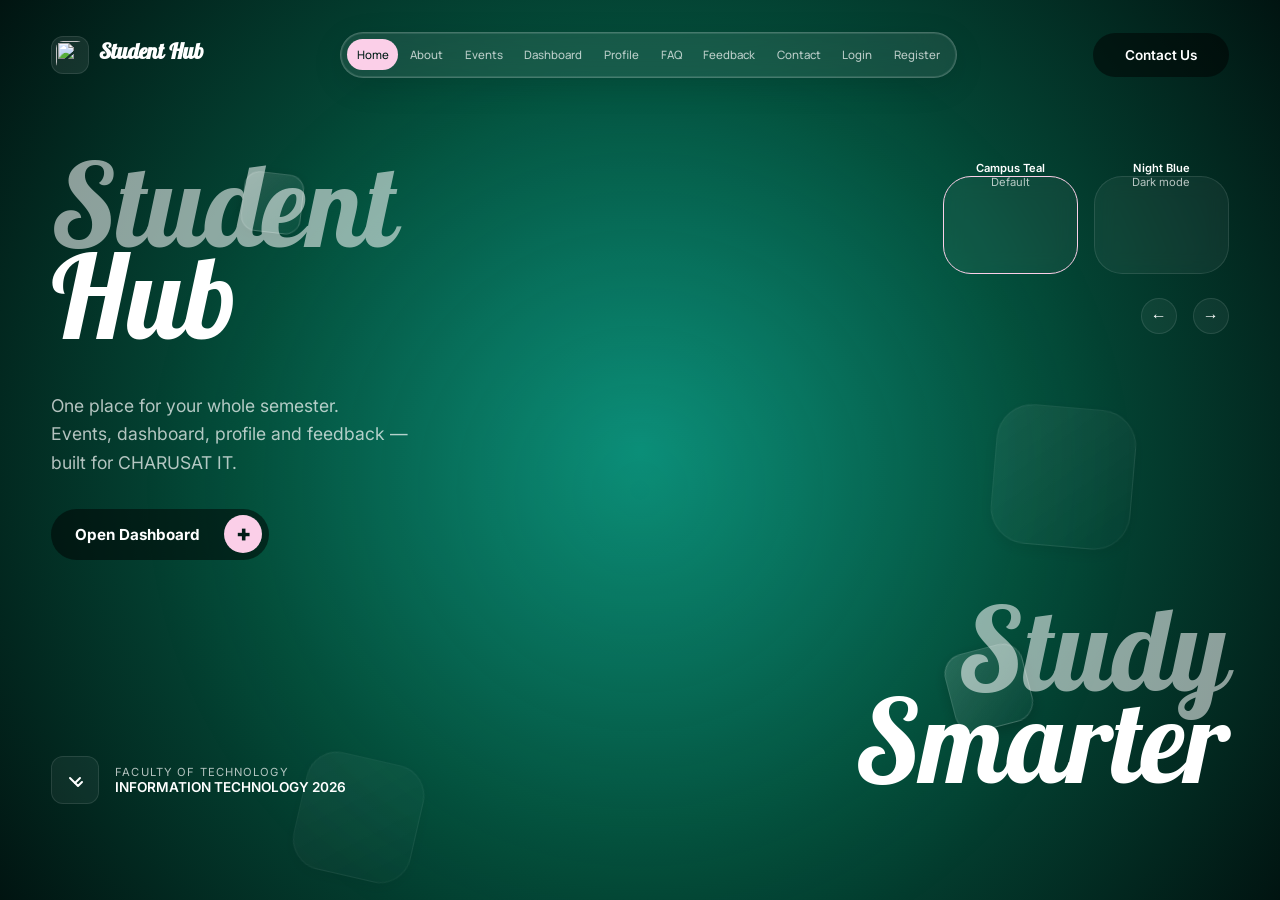
==== commit f7162698: "Update StudentHub website" ====
--- a/pages/index.html
+++ b/pages/index.html
@@ -1,479 +1,972 @@
 <!DOCTYPE html>
 <html lang="en">
+
 <head>
-  <meta charset="UTF-8">
-  <meta name="viewport" content="width=device-width, initial-scale=1.0">
-  <meta name="description" content="StudentHub — one portal for campus events, attendance, assignments and student services.">
-  <title>StudentHub — Your Campus, Organised</title>
-  <link rel="preconnect" href="https://fonts.googleapis.com">
-  <link rel="preconnect" href="https://fonts.gstatic.com" crossorigin>
-  <link href="https://fonts.googleapis.com/css2?family=Newsreader:ital,opsz,wght@0,6..72,400;0,6..72,600;0,6..72,700;1,6..72,400&family=Public+Sans:wght@400;500;600;700&display=swap" rel="stylesheet">
-  <link rel="stylesheet" href="style.css">
+    <meta charset="UTF-8">
+    <meta name="viewport" content="width=device-width, initial-scale=1.0">
+    <title>Student Hub | CHARUSAT IT Portal</title>
+    <meta name="description" content="Student Hub — events, dashboard, profile and feedback for CHARUSAT IT students, all in one place.">
+    <link rel="icon" href="images/studenthublogo.png">
+    <link rel="preconnect" href="https://fonts.googleapis.com">
+    <link rel="preconnect" href="https://fonts.gstatic.com" crossorigin>
+    <link href="https://fonts.googleapis.com/css2?family=Inter:wght@400;500;600&family=Manrope:wght@400;500;700&family=Galada&display=swap" rel="stylesheet">
+    <script src="https://cdnjs.cloudflare.com/ajax/libs/gsap/3.12.2/gsap.min.js"></script>
+    <script type="module" src="https://unpkg.com/@google/model-viewer/dist/model-viewer.min.js"></script>
+    <style>
+        :root {
+            --text-color: #ffffff;
+            --muted-color: rgba(255, 255, 255, 0.7);
+            --glass-bg: rgba(255, 255, 255, 0.05);
+            --glass-border: rgba(255, 255, 255, 0.1);
+            --accent-pink: #fbcfe8;
+            --accent-ink: #011d17;
+            --font-main: 'Inter', sans-serif;
+            --font-heading: 'Galada', cursive;
+
+            /* Dynamic background — tweened by the theme switcher */
+            --bg-inner: #0b8a78;
+            --bg-mid: #044e3b;
+            --bg-outer: #011411;
+        }
+
+        * {
+            margin: 0;
+            padding: 0;
+            box-sizing: border-box;
+        }
+
+        body {
+            background: radial-gradient(circle at center, var(--bg-inner) 0%, var(--bg-mid) 50%, var(--bg-outer) 100%);
+            color: var(--text-color);
+            font-family: var(--font-main);
+            overflow: hidden;
+            height: 100vh;
+            transition: background 1.2s cubic-bezier(0.4, 0, 0.2, 1);
+        }
+
+        body.blue-theme {
+            --bg-inner: #0b4f8a;
+            --bg-mid: #04294e;
+            --bg-outer: #010c14;
+        }
+
+        .visually-hidden {
+            position: absolute;
+            width: 1px;
+            height: 1px;
+            overflow: hidden;
+            clip: rect(0 0 0 0);
+            white-space: nowrap;
+        }
+
+        .offscreen-svg {
+            position: absolute;
+            width: 0;
+            height: 0;
+            opacity: 0;
+            pointer-events: none;
+        }
+
+        /* ============ BUBBLES ============ */
+        #bubbles-container {
+            position: fixed;
+            top: 0;
+            left: 0;
+            width: 100%;
+            height: 100%;
+            pointer-events: none;
+            z-index: 0;
+            overflow: hidden;
+        }
+
+        .bubble {
+            position: absolute;
+            border-radius: 50%;
+            pointer-events: none;
+            background:
+                radial-gradient(circle at 32% 28%, rgba(255, 255, 255, 0.9) 0%, rgba(255, 255, 255, 0.25) 18%, rgba(255, 255, 255, 0.04) 46%, rgba(255, 255, 255, 0) 62%),
+                radial-gradient(circle at 50% 50%, rgba(255, 255, 255, 0) 58%, rgba(255, 255, 255, 0.22) 82%, rgba(255, 255, 255, 0) 100%);
+            box-shadow: inset 0 0 6px rgba(255, 255, 255, 0.35);
+        }
+
+        @keyframes floatUpImg {
+            0% {
+                transform: translateY(0) translateX(0) rotate(0deg);
+                opacity: 0;
+            }
+
+            10% { opacity: 0.4; }
+            90% { opacity: 0.4; }
+
+            100% {
+                transform: translateY(-110vh) translateX(30px) rotate(360deg);
+                opacity: 0;
+            }
+        }
+
+        /* ============ HEADER ============ */
+        .header {
+            display: flex;
+            justify-content: space-between;
+            align-items: center;
+            gap: 1.5rem;
+            padding: 2rem 4%;
+            position: fixed;
+            top: 0;
+            width: 100%;
+            z-index: 120;
+        }
+
+        .logo {
+            display: flex;
+            align-items: center;
+            gap: 0.6rem;
+            font-weight: 700;
+            font-size: 1.35rem;
+            font-family: var(--font-heading);
+            color: var(--text-color);
+            text-decoration: none;
+            white-space: nowrap;
+        }
+
+        .logo-mark {
+            width: 38px;
+            height: 38px;
+            border-radius: 12px;
+            object-fit: contain;
+            background: rgba(255, 255, 255, 0.08);
+            border: 1px solid var(--glass-border);
+            padding: 4px;
+        }
+
+        .nav {
+            display: flex;
+            gap: 0.15rem;
+            padding: 0.4rem;
+            border-radius: 100px;
+            position: relative;
+            background: rgba(255, 255, 255, 0.08);
+            border: 1px solid rgba(255, 255, 255, 0.2);
+            box-shadow: 0 8px 32px rgba(0, 0, 0, 0.1), inset 0 0 0 1px rgba(255, 255, 255, 0.1);
+            backdrop-filter: blur(20px);
+            -webkit-backdrop-filter: blur(20px);
+        }
+
+        .nav-item {
+            font-family: 'Manrope', sans-serif;
+            color: var(--muted-color);
+            text-decoration: none;
+            font-size: 0.78rem;
+            font-weight: 500;
+            padding: 0.5rem 0.85rem;
+            border-radius: 100px;
+            white-space: nowrap;
+            transition: all 0.3s ease;
+        }
+
+        .nav-item:hover,
+        .nav-item:focus-visible,
+        .nav-item.active {
+            background: var(--accent-pink);
+            color: var(--accent-ink);
+        }
+
+        .contact-btn {
+            background: rgba(0, 0, 0, 0.5);
+            color: white;
+            border: none;
+            padding: 0.9rem 2rem;
+            border-radius: 100px;
+            font-family: inherit;
+            font-weight: 600;
+            font-size: 0.85rem;
+            text-decoration: none;
+            white-space: nowrap;
+            cursor: pointer;
+            transition: all 0.3s ease;
+        }
+
+        .contact-btn:hover,
+        .contact-btn:focus-visible {
+            background: rgba(0, 0, 0, 0.7);
+            transform: translateY(-2px);
+        }
+
+        /* ============ HERO ============ */
+        .hero {
+            height: 100vh;
+            display: flex;
+            align-items: center;
+            justify-content: center;
+            padding: 0 4%;
+            padding-top: 5rem;
+        }
+
+        .hero-content {
+            display: flex;
+            justify-content: space-between;
+            align-items: stretch;
+            width: 100%;
+            height: 100%;
+            position: relative;
+        }
+
+        .main-title,
+        .side-title {
+            font-family: var(--font-heading);
+            font-size: clamp(4rem, 9vw, 11rem);
+            line-height: 0.8;
+            font-weight: 400;
+            white-space: nowrap;
+            color: white;
+        }
+
+        .outline {
+            color: var(--text-color);
+            opacity: 0.55;
+        }
+
+        /* ============ FAR-BACKGROUND SPARKS ============ */
+        .sparks-container {
+            position: absolute;
+            top: 0;
+            left: 0;
+            width: 100%;
+            height: 100%;
+            pointer-events: none;
+            z-index: -1;
+            transition: transform 0.1s ease-out;
+        }
+
+        .spark {
+            position: absolute;
+            width: 60px;
+            height: 60px;
+            pointer-events: none;
+            z-index: -1;
+            border-radius: 26%;
+            border: 1px solid rgba(255, 255, 255, 0.16);
+            background: linear-gradient(140deg, rgba(255, 255, 255, 0.14), rgba(255, 255, 255, 0.02));
+            backdrop-filter: blur(3px);
+            -webkit-backdrop-filter: blur(3px);
+            box-shadow: 0 5px 15px rgba(0, 0, 0, 0.2);
+        }
+
+        .s1 { top: 10%; left: 15%; }
+        .s2 { top: 40%; left: 80%; width: 140px; height: 140px; opacity: 0.4; }
+        .s3 { top: 70%; left: 75%; width: 80px; height: 80px; }
+        .s4 { top: 85%; left: 20%; width: 120px; height: 120px; opacity: 0.3; }
+
+        /* ============ LEFT COLUMN ============ */
+        .hero-left {
+            display: flex;
+            flex-direction: column;
+            height: 100%;
+            padding: 6rem 0;
+            gap: 2rem;
+            z-index: 100;
+        }
+
+        .description {
+            color: var(--muted-color);
+            font-size: 1.1rem;
+            line-height: 1.6;
+            max-width: 400px;
+        }
+
+        .primary-btn {
+            display: flex;
+            align-items: center;
+            gap: 1.5rem;
+            background: rgba(0, 0, 0, 0.5);
+            color: white;
+            border: none;
+            padding: 0.4rem 0.4rem 0.4rem 1.5rem;
+            border-radius: 100px;
+            font-family: inherit;
+            font-weight: 700;
+            font-size: 0.95rem;
+            text-decoration: none;
+            cursor: pointer;
+            width: fit-content;
+            transition: all 0.3s ease;
+        }
+
+        .primary-btn:hover,
+        .primary-btn:focus-visible {
+            background: rgba(0, 0, 0, 0.7);
+            transform: translateY(-3px);
+        }
+
+        .plus-icon {
+            background: var(--accent-pink);
+            color: var(--accent-ink);
+            width: 38px;
+            height: 38px;
+            display: flex;
+            align-items: center;
+            justify-content: center;
+            border-radius: 50%;
+            font-size: 1.4rem;
+            font-weight: 900;
+            line-height: 1;
+            padding-bottom: 2px;
+        }
+
+        .award-badge {
+            display: flex;
+            align-items: center;
+            gap: 1rem;
+            margin-top: auto;
+        }
+
+        .award-icon {
+            width: 48px;
+            height: 48px;
+            background: var(--glass-bg);
+            border: 1px solid var(--glass-border);
+            border-radius: 12px;
+            display: flex;
+            align-items: center;
+            justify-content: center;
+            flex-shrink: 0;
+        }
+
+        .award-text { display: flex; flex-direction: column; }
+        .award-title { font-size: 0.7rem; letter-spacing: 0.1em; color: var(--muted-color); }
+        .award-subtitle { font-size: 0.85rem; font-weight: 600; }
+
+        /* ============ CENTREPIECE ============ */
+        .hero-center {
+            display: flex;
+            justify-content: center;
+            align-items: center;
+            position: absolute;
+            top: 0;
+            left: 0;
+            width: 100%;
+            height: 100%;
+            z-index: 1;
+            opacity: 0;
+            animation: fadeIn 1.5s ease-out 0.3s forwards, float 6s ease-in-out infinite;
+            pointer-events: none;
+            background: radial-gradient(circle at center, rgba(16, 185, 129, 0.1) 0%, transparent 70%);
+        }
+
+        @keyframes fadeIn { to { opacity: 1; } }
+
+        @keyframes float {
+            0%, 100% { transform: translateY(0); }
+            50% { transform: translateY(-20px); }
+        }
+
+        .main-product-3d {
+            width: 80vw;
+            height: 80vh;
+            outline: none;
+            --progress-bar-color: transparent;
+            --poster-color: transparent;
+            z-index: 1;
+            position: fixed;
+            top: 50%;
+            left: 50%;
+            transform: translate(-50%, -50%) rotate(12deg);
+            pointer-events: none;
+        }
+
+        .main-product-3d[camera-controls] { pointer-events: auto; }
+
+        /* ============ FLOATING ORBS ============ */
+        .orbs-container {
+            position: absolute;
+            top: 0;
+            left: 0;
+            width: 100%;
+            height: 100%;
+            pointer-events: none;
+            z-index: 110;
+            transition: transform 0.1s ease-out;
+        }
+
+        .orbs-container-bg {
+            position: absolute;
+            top: 0;
+            left: 0;
+            width: 100%;
+            height: 100%;
+            pointer-events: none;
+            z-index: 0;
+            transition: transform 0.1s ease-out;
+        }
+
+        .orb {
+            position: absolute;
+            width: 120px;
+            height: 120px;
+            outline: none;
+            --progress-bar-color: transparent;
+            --poster-color: transparent;
+            filter: drop-shadow(0 10px 20px rgba(0, 0, 0, 0.3));
+            transition: transform 0.8s cubic-bezier(0.2, 0.8, 0.2, 1);
+        }
+
+        .o1 { top: 25%; left: 30%; width: 190px; height: 190px; }
+        .o2 { top: 60%; left: 42%; width: 100px; height: 100px; }
+        .o3 { top: 30%; left: 62%; width: 210px; height: 210px; }
+        .o4 { top: 15%; left: 48%; width: 130px; height: 130px; }
+        .o5 { top: 75%; left: 20%; width: 115px; height: 115px; }
+        .o6 { top: 45%; left: 75%; width: 165px; height: 165px; }
+        .o7 { top: 15%; left: 40%; width: 80px; height: 80px; opacity: 0.7; }
+        .o8 { top: 50%; left: 55%; width: 70px; height: 70px; opacity: 0.6; }
+        .o9 { top: 80%; left: 35%; width: 75px; height: 75px; opacity: 0.7; }
+
+        /* ============ RIGHT COLUMN ============ */
+        .hero-right {
+            display: flex;
+            flex-direction: column;
+            justify-content: space-between;
+            align-items: flex-end;
+            text-align: right;
+            height: 100%;
+            padding: 6rem 0;
+            z-index: 100;
+            width: 450px;
+            pointer-events: none;
+        }
+
+        .theme-picker {
+            display: flex;
+            flex-direction: column;
+            gap: 1.5rem;
+            align-items: flex-end;
+            pointer-events: auto;
+        }
+
+        .picker-cards { display: flex; gap: 1rem; }
+
+        .card {
+            background: var(--glass-bg);
+            border: 1px solid var(--glass-border);
+            padding: 1rem;
+            padding-top: 5rem;
+            border-radius: 28px;
+            display: flex;
+            flex-direction: column;
+            align-items: center;
+            gap: 1.5rem;
+            cursor: pointer;
+            font-family: inherit;
+            color: inherit;
+            transition: all 0.4s cubic-bezier(0.175, 0.885, 0.32, 1.275);
+            width: 135px;
+            position: relative;
+            backdrop-filter: blur(10px);
+            -webkit-backdrop-filter: blur(10px);
+            text-align: center;
+        }
+
+        .card:hover,
+        .card:focus-visible {
+            background: rgba(255, 255, 255, 0.12);
+            border-color: rgba(255, 255, 255, 0.4);
+        }
+
+        .card.active {
+            border-color: var(--accent-pink);
+            background: var(--glass-bg);
+        }
+
+        .card img {
+            width: 130px;
+            height: auto;
+            margin-top: -7.5rem;
+            filter: drop-shadow(0 20px 35px rgba(0, 0, 0, 0.5));
+            transition: transform 0.5s cubic-bezier(0.34, 1.56, 0.64, 1) !important;
+            display: block;
+            will-change: transform;
+            pointer-events: none;
+        }
+
+        .card:hover img,
+        .card:focus-visible img {
+            transform: translateY(-30px) rotate(-12deg) scale(1.15) !important;
+        }
+
+        .card-info {
+            display: flex;
+            flex-direction: column;
+            font-size: 0.7rem;
+            width: 100%;
+            word-wrap: break-word;
+        }
+
+        .card-info span:first-child { font-weight: 600; }
+        .card-info span:last-child { color: var(--muted-color); }
+
+        .picker-nav { display: flex; gap: 1rem; }
+
+        .nav-arrow {
+            background: var(--glass-bg);
+            border: 1px solid var(--glass-border);
+            color: white;
+            width: 36px;
+            height: 36px;
+            border-radius: 50%;
+            font-size: 1rem;
+            cursor: pointer;
+            display: flex;
+            align-items: center;
+            justify-content: center;
+            transition: background 0.3s;
+        }
+
+        .nav-arrow:hover,
+        .nav-arrow:focus-visible { background: rgba(255, 255, 255, 0.1); }
+
+        .side-title { align-self: flex-end; text-align: right; }
+
+        /* ============ RESPONSIVE ============ */
+        @media (max-width: 1400px) {
+            .nav-item { padding: 0.5rem 0.6rem; font-size: 0.72rem; }
+        }
+
+        @media (max-width: 1200px) {
+            .main-product-3d { width: 100vw; height: 60vh; top: 40%; }
+            .header { flex-wrap: wrap; justify-content: center; padding: 1rem 4%; }
+            .hero { padding-top: 9rem; }
+            .hero-content { flex-direction: column; align-items: center; justify-content: space-between; }
+            .hero-left { padding: 0; align-items: center; text-align: center; height: auto; gap: 1.25rem; }
+            .description { max-width: 90%; }
+            .award-badge { margin-top: 1rem; }
+            .main-title, .side-title { font-size: 4rem; }
+            .hero-right { align-items: center; text-align: center; width: 100%; height: auto; padding: 0; }
+            .side-title { align-self: center; text-align: center; }
+            .orb { opacity: 0.5 !important; }
+        }
+
+        @media (prefers-reduced-motion: reduce) {
+            body { transition: none; }
+            .hero-center { animation: fadeIn 0.6s ease-out forwards; }
+            .card, .card img, .orb { transition: none !important; }
+        }
+    </style>
 </head>
+
 <body>
-  <a class="skip-link" href="#main">Skip to content</a>
-
-  <!-- ================= NAVBAR ================= -->
-  <header class="nav">
-    <div class="shell nav__inner">
-      <a class="brand" href="index.html" aria-label="StudentHub home">
-        <!-- Swap this SVG for your own file: <img class="brand__mark" src="images/logo.png" alt="StudentHub logo"> -->
-        <svg class="brand__mark" viewBox="0 0 48 48" role="img" aria-hidden="true">
-          <rect width="48" height="48" rx="13" fill="#1e40af"/>
-          <path d="M24 11 8 18l16 7 12-5.25V29h3V18L24 11Z" fill="#fff"/>
-          <path d="M14 24.5V32c0 2.2 4.5 5 10 5s10-2.8 10-5v-7.5l-10 4.4-10-4.4Z" fill="#7dd3fc"/>
-        </svg>
-        <span class="brand__text">
-          <span class="brand__name">Student<em>Hub</em></span>
-          <span class="brand__tag">Campus Portal</span>
-        </span>
-      </a>
-
-      <button class="nav__toggle" type="button" aria-expanded="false" aria-controls="nav-menu" aria-label="Toggle navigation">
-        <span></span><span></span><span></span>
-      </button>
-
-      <div class="nav__menu" id="nav-menu">
-        <nav aria-label="Main">
-          <ul class="nav__links">
-            <li><a class="nav__link" href="index.html" aria-current="page">Home</a></li>
-            <li><a class="nav__link" href="about.html" target="_blank" rel="noopener">About</a></li>
-            <li><a class="nav__link" href="events.html" target="_blank" rel="noopener">Events</a></li>
-            <li><a class="nav__link" href="dashboard.html" target="_blank" rel="noopener">Dashboard</a></li>
-            <li><a class="nav__link" href="profile.html" target="_blank" rel="noopener">Profile</a></li>
-            <li><a class="nav__link" href="faq.html" target="_blank" rel="noopener">FAQ</a></li>
-            <li><a class="nav__link" href="feedback.html" target="_blank" rel="noopener">Feedback</a></li>
-            <li><a class="nav__link" href="contact.html" target="_blank" rel="noopener">Contact</a></li>
-          </ul>
+    <div id="bubbles-container"></div>
+
+    <header class="header">
+        <a class="logo" href="index.html">
+            <img class="logo-mark" src="images/studenthublogo.png" alt="">
+            <span>Student Hub</span>
+        </a>
+        <nav class="nav" aria-label="Main">
+            <a href="index.html" class="nav-item active">Home</a>
+            <a href="pages/about.html" class="nav-item" target="_blank" rel="noopener">About</a>
+            <a href="pages/events.html" class="nav-item" target="_blank" rel="noopener">Events</a>
+            <a href="pages/dashboard.html" class="nav-item" target="_blank" rel="noopener">Dashboard</a>
+            <a href="pages/profile.html" class="nav-item" target="_blank" rel="noopener">Profile</a>
+            <a href="pages/faq.html" class="nav-item" target="_blank" rel="noopener">FAQ</a>
+            <a href="pages/feedback.html" class="nav-item" target="_blank" rel="noopener">Feedback</a>
+            <a href="pages/contact.html" class="nav-item" target="_blank" rel="noopener">Contact</a>
+            <a href="pages/login.html" class="nav-item" target="_blank" rel="noopener">Login</a>
+            <a href="pages/register.html" class="nav-item" target="_blank" rel="noopener">Register</a>
         </nav>
-        <div class="nav__actions">
-          <a class="btn btn--ghost btn--sm" href="login.html" target="_blank" rel="noopener">Login</a>
-          <a class="btn btn--primary btn--sm" href="register.html" target="_blank" rel="noopener">Register</a>
+        <a class="contact-btn" href="pages/contact.html" target="_blank" rel="noopener">Contact Us</a>
+    </header>
+
+    <main class="hero">
+        <div class="hero-content">
+
+            <div class="sparks-container">
+                <div class="spark s1"></div>
+                <div class="spark s2"></div>
+                <div class="spark s3"></div>
+                <div class="spark s4"></div>
+            </div>
+
+            <div class="hero-left">
+                <h1 class="main-title">
+                    <span class="outline">Student</span><br>
+                    Hub
+                </h1>
+                <p class="description">
+                    One place for your whole semester. <br>
+                    Events, dashboard, profile and feedback — <br>
+                    built for CHARUSAT IT.
+                </p>
+                <div class="cta-group">
+                    <a class="primary-btn" href="pages/dashboard.html" target="_blank" rel="noopener">
+                        Open Dashboard
+                        <span class="plus-icon" aria-hidden="true">+</span>
+                    </a>
+                </div>
+                <div class="award-badge">
+                    <div class="award-icon" aria-hidden="true">
+                        <svg width="24" height="24" viewBox="0 0 24 24" fill="none" xmlns="http://www.w3.org/2000/svg">
+                            <path d="M12 15L15 18L19 14" stroke="currentColor" stroke-width="2" stroke-linecap="round" stroke-linejoin="round" />
+                            <path d="M7 10L12 15L17 10" stroke="currentColor" stroke-width="2" stroke-linecap="round" stroke-linejoin="round" />
+                        </svg>
+                    </div>
+                    <div class="award-text">
+                        <span class="award-title">FACULTY OF TECHNOLOGY</span>
+                        <span class="award-subtitle">INFORMATION TECHNOLOGY 2026</span>
+                    </div>
+                </div>
+            </div>
+
+            <div class="orbs-container-bg">
+                <model-viewer class="orb o7" data-model="gem" environment-image="neutral" exposure="1.0" interaction-prompt="none" camera-orbit="-20deg 110deg 105%"></model-viewer>
+                <model-viewer class="orb o8" data-model="gem" environment-image="neutral" exposure="1.0" interaction-prompt="none" camera-orbit="160deg 45deg 105%"></model-viewer>
+                <model-viewer class="orb o9" data-model="gem" environment-image="neutral" exposure="1.0" interaction-prompt="none" camera-orbit="45deg 20deg 105%"></model-viewer>
+            </div>
+
+            <div class="hero-center">
+                <model-viewer id="product-model" alt="Rotating 3D graduation cap" camera-controls
+                    disable-zoom shadow-intensity="0" environment-image="neutral" exposure="1.45"
+                    interaction-prompt="none" camera-orbit="0deg 90deg 380%" field-of-view="30deg"
+                    class="main-product-3d">
+                </model-viewer>
+            </div>
+
+            <div class="orbs-container">
+                <model-viewer class="orb o1" data-model="cap" environment-image="neutral" exposure="1.2" interaction-prompt="none" camera-orbit="45deg 120deg 105%"></model-viewer>
+                <model-viewer class="orb o2" data-model="gem" environment-image="neutral" exposure="1.2" interaction-prompt="none" camera-orbit="-120deg 45deg 105%"></model-viewer>
+                <model-viewer class="orb o3" data-model="cap" environment-image="neutral" exposure="1.2" interaction-prompt="none" camera-orbit="200deg 90deg 105%"></model-viewer>
+                <model-viewer class="orb o4" data-model="gem" environment-image="neutral" exposure="1.2" interaction-prompt="none" camera-orbit="10deg 20deg 105%"></model-viewer>
+                <model-viewer class="orb o5" data-model="gem" environment-image="neutral" exposure="1.2" interaction-prompt="none" camera-orbit="-45deg 160deg 105%"></model-viewer>
+                <model-viewer class="orb o6" data-model="cap" environment-image="neutral" exposure="1.2" interaction-prompt="none" camera-orbit="80deg 75deg 105%"></model-viewer>
+            </div>
+
+            <div class="hero-right">
+                <div class="theme-picker">
+                    <div class="picker-cards">
+                        <button class="card active" type="button" data-flavor="classic" aria-pressed="true">
+                            <img src="images/studenthublogo.png" alt="">
+                            <span class="card-info">
+                                <span>Campus Teal</span>
+                                <span>Default</span>
+                            </span>
+                        </button>
+                        <button class="card" type="button" data-flavor="blue" aria-pressed="false">
+                            <img src="images/studenthub2.png" alt="">
+                            <span class="card-info">
+                                <span>Night Blue</span>
+                                <span>Dark mode</span>
+                            </span>
+                        </button>
+                    </div>
+                    <div class="picker-nav">
+                        <button class="nav-arrow" type="button" data-step="-1" aria-label="Previous theme">&#8592;</button>
+                        <button class="nav-arrow" type="button" data-step="1" aria-label="Next theme">&#8594;</button>
+                    </div>
+                </div>
+                <h2 class="side-title">
+                    <span class="outline">Study</span><br>
+                    Smarter
+                </h2>
+            </div>
+
         </div>
-      </div>
-    </div>
-  </header>
-
-  <main id="main">
-
-    <!-- ================= HERO ================= -->
-    <section class="hero">
-      <div class="hero__bg">
-        <img src="images/hero.jpg" alt="" aria-hidden="true">
-      </div>
-      <span class="hero__grain" aria-hidden="true"></span>
-
-      <div class="shell hero__inner">
-        <div data-reveal>
-          <span class="eyebrow">Est. 2024 · Student Services</span>
-          <h1>Everything your campus does, <em>in one place</em>.</h1>
-          <p class="hero__lede">
-            Track attendance, submit assignments, book event seats and reach the departments that
-            matter — without chasing five different noticeboards.
-          </p>
-          <div class="row hero__cta">
-            <a class="btn btn--primary btn--lg" href="register.html" target="_blank" rel="noopener">Create your account</a>
-            <a class="btn btn--light btn--lg" href="dashboard.html" target="_blank" rel="noopener">Explore the dashboard</a>
-          </div>
-          <ul class="hero__badges">
-            <li>12,400+ students</li>
-            <li>38 departments</li>
-            <li>Single sign-on</li>
-          </ul>
-        </div>
-
-        <aside class="hero__panel" data-reveal data-reveal-delay="2" aria-label="This week on campus">
-          <h3>This week on campus</h3>
-          <ul>
-            <li>
-              <span class="hero__date"><b>14</b><span>Aug</span></span>
-              <span><strong>Orientation Week opens</strong><small>Main Auditorium · 9:00 AM</small></span>
-            </li>
-            <li>
-              <span class="hero__date"><b>17</b><span>Aug</span></span>
-              <span><strong>Hackathon registration closes</strong><small>Online · 11:59 PM</small></span>
-            </li>
-            <li>
-              <span class="hero__date"><b>19</b><span>Aug</span></span>
-              <span><strong>Semester fee deadline</strong><small>Accounts Office</small></span>
-            </li>
-            <li>
-              <span class="hero__date"><b>22</b><span>Aug</span></span>
-              <span><strong>Industry mentor meetup</strong><small>Block C, Seminar Hall</small></span>
-            </li>
-          </ul>
-        </aside>
-      </div>
-    </section>
-
-    <!-- ================= FEATURES ================= -->
-    <section class="section">
-      <div class="shell">
-        <div class="section-head section-head--center" data-reveal>
-          <span class="eyebrow">What you get</span>
-          <h2>Built around how students actually work</h2>
-          <p>Six tools that replace the spreadsheet, the group chat and the noticeboard queue.</p>
-        </div>
-
-        <div class="grid grid--auto">
-          <article class="card card--lift feature" data-reveal>
-            <span class="feature__num">01</span>
-            <span class="feature__icon" aria-hidden="true">
-              <svg width="24" height="24" viewBox="0 0 24 24" fill="none" stroke="currentColor" stroke-width="1.8" stroke-linecap="round" stroke-linejoin="round"><rect x="3" y="4" width="18" height="18" rx="2"/><path d="M16 2v4M8 2v4M3 10h18"/></svg>
-            </span>
-            <h3>Attendance tracking</h3>
-            <p>See subject-wise percentages update daily, with an early warning before you drop below the 75% threshold.</p>
-          </article>
-
-          <article class="card card--lift feature" data-reveal data-reveal-delay="1">
-            <span class="feature__num">02</span>
-            <span class="feature__icon" aria-hidden="true">
-              <svg width="24" height="24" viewBox="0 0 24 24" fill="none" stroke="currentColor" stroke-width="1.8" stroke-linecap="round" stroke-linejoin="round"><path d="M14 2H6a2 2 0 0 0-2 2v16a2 2 0 0 0 2 2h12a2 2 0 0 0 2-2V8z"/><path d="M14 2v6h6M9 15l2 2 4-4"/></svg>
-            </span>
-            <h3>Assignment desk</h3>
-            <p>Every brief, deadline and grade in one queue — sorted by what's due next, not by when it was posted.</p>
-          </article>
-
-          <article class="card card--lift feature" data-reveal data-reveal-delay="2">
-            <span class="feature__num">03</span>
-            <span class="feature__icon" aria-hidden="true">
-              <svg width="24" height="24" viewBox="0 0 24 24" fill="none" stroke="currentColor" stroke-width="1.8" stroke-linecap="round" stroke-linejoin="round"><path d="M17 21v-2a4 4 0 0 0-4-4H5a4 4 0 0 0-4 4v2"/><circle cx="9" cy="7" r="4"/><path d="M23 21v-2a4 4 0 0 0-3-3.87M16 3.13a4 4 0 0 1 0 7.75"/></svg>
-            </span>
-            <h3>Clubs &amp; societies</h3>
-            <p>Browse 60+ student bodies, request membership and get their announcements in your own feed.</p>
-          </article>
-
-          <article class="card card--lift feature" data-reveal>
-            <span class="feature__num">04</span>
-            <span class="feature__icon" aria-hidden="true">
-              <svg width="24" height="24" viewBox="0 0 24 24" fill="none" stroke="currentColor" stroke-width="1.8" stroke-linecap="round" stroke-linejoin="round"><path d="M18 8A6 6 0 0 0 6 8c0 7-3 9-3 9h18s-3-2-3-9"/><path d="M13.73 21a2 2 0 0 1-3.46 0"/></svg>
-            </span>
-            <h3>One notification feed</h3>
-            <p>Exam cells, department offices and clubs all post here, so nothing important lands in a chat you muted.</p>
-          </article>
-
-          <article class="card card--lift feature" data-reveal data-reveal-delay="1">
-            <span class="feature__num">05</span>
-            <span class="feature__icon" aria-hidden="true">
-              <svg width="24" height="24" viewBox="0 0 24 24" fill="none" stroke="currentColor" stroke-width="1.8" stroke-linecap="round" stroke-linejoin="round"><path d="M22 10v6M6 12v5c3 3 9 3 12 0v-5"/><path d="m2 10 10-5 10 5-10 5z"/></svg>
-            </span>
-            <h3>Results &amp; transcripts</h3>
-            <p>Semester results the hour they're published, plus a downloadable transcript you can attach to applications.</p>
-          </article>
-
-          <article class="card card--lift feature" data-reveal data-reveal-delay="2">
-            <span class="feature__num">06</span>
-            <span class="feature__icon" aria-hidden="true">
-              <svg width="24" height="24" viewBox="0 0 24 24" fill="none" stroke="currentColor" stroke-width="1.8" stroke-linecap="round" stroke-linejoin="round"><path d="M21 15a2 2 0 0 1-2 2H7l-4 4V5a2 2 0 0 1 2-2h14a2 2 0 0 1 2 2z"/></svg>
-            </span>
-            <h3>Direct support</h3>
-            <p>Raise a query with admissions, hostel or accounts and follow its status instead of resending emails.</p>
-          </article>
-        </div>
-      </div>
-    </section>
-
-    <!-- ================= ANNOUNCEMENTS ================= -->
-    <section class="section section--parchment">
-      <div class="shell">
-        <div class="section-head" data-reveal>
-          <span class="eyebrow">Notice board</span>
-          <h2>Latest announcements</h2>
-          <p>Published by the registrar and department offices. Updated through the working day.</p>
-        </div>
-
-        <div class="stack">
-          <article class="notice notice--danger" data-reveal>
-            <div class="notice__day"><b>08</b><span>Aug</span></div>
-            <div>
-              <h4>Semester fee payment window closes 19 August</h4>
-              <p>Late payment attracts a ₹500 charge. Pay through the Accounts tab or at Counter 3.</p>
-            </div>
-            <span class="pill pill--live">Urgent</span>
-          </article>
-
-          <article class="notice" data-reveal data-reveal-delay="1">
-            <div class="notice__day"><b>06</b><span>Aug</span></div>
-            <div>
-              <h4>Mid-semester examination timetable released</h4>
-              <p>Covers all undergraduate programmes. Check your dashboard for a personalised schedule.</p>
-            </div>
-            <span class="pill">Academics</span>
-          </article>
-
-          <article class="notice notice--gold" data-reveal data-reveal-delay="2">
-            <div class="notice__day"><b>03</b><span>Aug</span></div>
-            <div>
-              <h4>Library extends hours to 11 PM during exam weeks</h4>
-              <p>Reading halls on floors 2 and 3 only. Bring your student ID for entry after 8 PM.</p>
-            </div>
-            <span class="pill pill--gold">Facilities</span>
-          </article>
-
-          <article class="notice" data-reveal data-reveal-delay="3">
-            <div class="notice__day"><b>01</b><span>Aug</span></div>
-            <div>
-              <h4>Placement drive registrations now open</h4>
-              <p>27 companies confirmed for the autumn cycle. Minimum eligibility is 6.5 CGPA.</p>
-            </div>
-            <span class="pill">Placements</span>
-          </article>
-        </div>
-      </div>
-    </section>
-
-    <!-- ================= EVENTS PREVIEW ================= -->
-    <section class="section">
-      <div class="shell">
-        <div class="section-head" data-reveal>
-          <span class="eyebrow">Upcoming</span>
-          <h2>Events worth clearing your calendar for</h2>
-          <p>Seats are limited on most sessions. Registration closes 24 hours before start time.</p>
-        </div>
-
-        <div class="grid grid--3">
-          <article class="card card--flush card--lift event" data-reveal>
-            <div class="event__media">
-              <img src="images/event-1.jpg" alt="Students collaborating during a hackathon">
-              <div class="event__date"><b>17</b><span>Aug</span></div>
-              <span class="pill event__tag">Tech</span>
-            </div>
-            <div class="event__body">
-              <h3>36-Hour Campus Hackathon</h3>
-              <p>Build a working prototype around civic data. Mentors from three product companies on site.</p>
-              <div class="event__meta">
-                <span aria-hidden="true">
-                  <svg width="14" height="14" viewBox="0 0 24 24" fill="none" stroke="currentColor" stroke-width="2"><circle cx="12" cy="12" r="10"/><path d="M12 6v6l4 2"/></svg>
-                </span>
-                <span>9:00 AM onwards</span>
-                <span>Innovation Lab</span>
-              </div>
-              <div class="event__foot">
-                <span class="event__seats">42 of 120 seats left</span>
-                <a class="btn btn--primary btn--sm" href="events.html" target="_blank" rel="noopener">Register</a>
-              </div>
-            </div>
-          </article>
-
-          <article class="card card--flush card--lift event" data-reveal data-reveal-delay="1">
-            <div class="event__media">
-              <img src="images/event-2.jpg" alt="Speaker addressing students at a seminar">
-              <div class="event__date"><b>22</b><span>Aug</span></div>
-              <span class="pill event__tag">Career</span>
-            </div>
-            <div class="event__body">
-              <h3>Industry Mentor Meetup</h3>
-              <p>Twenty-minute one-to-one slots with alumni working in product, design and data roles.</p>
-              <div class="event__meta">
-                <span>2:00 PM – 6:00 PM</span>
-                <span>Seminar Hall, Block C</span>
-              </div>
-              <div class="event__foot">
-                <span class="event__seats">Waitlist open</span>
-                <a class="btn btn--outline btn--sm" href="events.html" target="_blank" rel="noopener">Join waitlist</a>
-              </div>
-            </div>
-          </article>
-
-          <article class="card card--flush card--lift event" data-reveal data-reveal-delay="2">
-            <div class="event__media">
-              <img src="images/event-3.jpg" alt="Cultural performance on the college stage">
-              <div class="event__date"><b>05</b><span>Sep</span></div>
-              <span class="pill event__tag">Cultural</span>
-            </div>
-            <div class="event__body">
-              <h3>Annual Cultural Night</h3>
-              <p>Fourteen departments, one stage. Auditions for music and dance close on 25 August.</p>
-              <div class="event__meta">
-                <span>6:30 PM onwards</span>
-                <span>Open Air Theatre</span>
-              </div>
-              <div class="event__foot">
-                <span class="event__seats">Free entry with ID</span>
-                <a class="btn btn--primary btn--sm" href="events.html" target="_blank" rel="noopener">Register</a>
-              </div>
-            </div>
-          </article>
-        </div>
-
-        <div class="row row--center mt-6" data-reveal>
-          <a class="btn btn--outline" href="events.html" target="_blank" rel="noopener">See all 24 events</a>
-        </div>
-      </div>
-    </section>
-
-    <!-- ================= STATISTICS ================= -->
-    <section class="section section--tight section--ink">
-      <div class="shell">
-        <div class="section-head section-head--center" data-reveal>
-          <span class="eyebrow">By the numbers</span>
-          <h2>A campus that keeps growing</h2>
-        </div>
-        <div class="stats-grid">
-          <div class="stat" data-reveal>
-            <b><span data-count="12400">0</span>+</b>
-            <span>Enrolled students</span>
-          </div>
-          <div class="stat" data-reveal data-reveal-delay="1">
-            <b><span data-count="38">0</span></b>
-            <span>Departments</span>
-          </div>
-          <div class="stat" data-reveal data-reveal-delay="2">
-            <b><span data-count="94">0</span>%</b>
-            <span>Placement rate</span>
-          </div>
-          <div class="stat" data-reveal data-reveal-delay="3">
-            <b><span data-count="60">0</span>+</b>
-            <span>Clubs &amp; societies</span>
-          </div>
-        </div>
-      </div>
-    </section>
-
-    <!-- ================= TESTIMONIALS ================= -->
-    <section class="section">
-      <div class="shell">
-        <div class="section-head section-head--center" data-reveal>
-          <span class="eyebrow">Student voices</span>
-          <h2>What people say after a semester on it</h2>
-        </div>
-
-        <div class="grid grid--3">
-          <article class="card card--lift quote" data-reveal>
-            <span class="quote__mark" aria-hidden="true">&ldquo;</span>
-            <blockquote>I stopped missing deadlines. The assignment queue sorts by what's due next, which sounds small until you're carrying six subjects.</blockquote>
-            <div class="quote__who">
-              <img src="images/student-1.jpg" alt="" aria-hidden="true">
-              <div>
-                <b>Ananya Rao</b>
-                <small>B.Tech IT, Third year</small>
-              </div>
-            </div>
-          </article>
-
-          <article class="card card--lift quote" data-reveal data-reveal-delay="1">
-            <span class="quote__mark" aria-hidden="true">&ldquo;</span>
-            <blockquote>The attendance warning saved my semester. It flagged me at 78% in one subject before it became a problem I couldn't fix.</blockquote>
-            <div class="quote__who">
-              <img src="images/student-2.jpg" alt="" aria-hidden="true">
-              <div>
-                <b>Rohit Menon</b>
-                <small>B.Sc Computer Science, Second year</small>
-              </div>
-            </div>
-          </article>
-
-          <article class="card card--lift quote" data-reveal data-reveal-delay="2">
-            <span class="quote__mark" aria-hidden="true">&ldquo;</span>
-            <blockquote>As a club secretary I post once and every member sees it. No more forwarding the same notice to four WhatsApp groups.</blockquote>
-            <div class="quote__who">
-              <img src="images/student-3.jpg" alt="" aria-hidden="true">
-              <div>
-                <b>Priya Deshmukh</b>
-                <small>Secretary, Robotics Club</small>
-              </div>
-            </div>
-          </article>
-        </div>
-      </div>
-    </section>
-
-    <!-- ================= CTA ================= -->
-    <section class="section section--tight">
-      <div class="shell">
-        <div class="cta-strip" data-reveal>
-          <h2>Ready to get your semester organised?</h2>
-          <p>Sign up with your college email and your timetable, attendance and assignments load automatically.</p>
-          <div class="row row--center">
-            <a class="btn btn--light btn--lg" href="register.html" target="_blank" rel="noopener">Register now</a>
-            <a class="btn btn--light btn--lg" href="contact.html" target="_blank" rel="noopener">Talk to the office</a>
-          </div>
-        </div>
-      </div>
-    </section>
-
-  </main>
-
-  <!-- ================= FOOTER ================= -->
-  <footer class="footer">
-    <div class="shell">
-      <div class="footer__grid">
-        <div>
-          <a class="brand" href="index.html" aria-label="StudentHub home">
-            <svg class="brand__mark" viewBox="0 0 48 48" role="img" aria-hidden="true">
-              <rect width="48" height="48" rx="13" fill="#1e40af"/>
-              <path d="M24 11 8 18l16 7 12-5.25V29h3V18L24 11Z" fill="#fff"/>
-              <path d="M14 24.5V32c0 2.2 4.5 5 10 5s10-2.8 10-5v-7.5l-10 4.4-10-4.4Z" fill="#7dd3fc"/>
-            </svg>
-            <span class="brand__text">
-              <span class="brand__name">Student<em>Hub</em></span>
-              <span class="brand__tag">Campus Portal</span>
-            </span>
-          </a>
-          <p class="footer__about">
-            The single portal for academics, events and student services. Built and maintained by the
-            Department of Information Technology.
-          </p>
-          <ul class="social">
-            <li><a href="#" aria-label="StudentHub on Facebook"><svg width="17" height="17" viewBox="0 0 24 24" fill="currentColor"><path d="M13.5 9H16V6h-2.5C11.6 6 10 7.6 10 9.5V11H8v3h2v7h3v-7h2.2l.3-3H13v-1.2c0-.5.2-.8.5-.8Z"/></svg></a></li>
-            <li><a href="#" aria-label="StudentHub on X"><svg width="15" height="15" viewBox="0 0 24 24" fill="currentColor"><path d="M18.9 2H22l-6.7 7.6L23 22h-6.8l-4.6-6.1L6 22H2.9l7-8L1.5 2h6.9l4.2 5.6L18.9 2Zm-1.2 18h1.7L7.4 3.8H5.6l12.1 16.2Z"/></svg></a></li>
-            <li><a href="#" aria-label="StudentHub on Instagram"><svg width="17" height="17" viewBox="0 0 24 24" fill="none" stroke="currentColor" stroke-width="2"><rect x="3" y="3" width="18" height="18" rx="5"/><circle cx="12" cy="12" r="3.6"/><circle cx="17.2" cy="6.8" r="1.1" fill="currentColor" stroke="none"/></svg></a></li>
-            <li><a href="#" aria-label="StudentHub on LinkedIn"><svg width="16" height="16" viewBox="0 0 24 24" fill="currentColor"><path d="M6.5 8H3.8v12h2.7V8Zm-1.35-4.3A1.6 1.6 0 1 0 5.15 7a1.6 1.6 0 0 0 0-3.3ZM20.2 20h-2.7v-6.3c0-1.6-.6-2.4-1.8-2.4-1 0-1.6.6-1.8 1.3-.1.2-.1.6-.1.9V20h-2.7s.04-9.9 0-12h2.7v1.7c.4-.8 1.4-1.9 3.3-1.9 2.3 0 3.1 1.6 3.1 4.6V20Z"/></svg></a></li>
-          </ul>
-        </div>
-
-        <div>
-          <h4>Quick links</h4>
-          <ul>
-            <li><a href="index.html">Home</a></li>
-            <li><a href="about.html" target="_blank" rel="noopener">About</a></li>
-            <li><a href="events.html" target="_blank" rel="noopener">Events</a></li>
-            <li><a href="dashboard.html" target="_blank" rel="noopener">Dashboard</a></li>
-            <li><a href="profile.html" target="_blank" rel="noopener">Profile</a></li>
-          </ul>
-        </div>
-
-        <div>
-          <h4>Support</h4>
-          <ul>
-            <li><a href="faq.html" target="_blank" rel="noopener">FAQ</a></li>
-            <li><a href="feedback.html" target="_blank" rel="noopener">Give feedback</a></li>
-            <li><a href="contact.html" target="_blank" rel="noopener">Contact us</a></li>
-            <li><a href="login.html" target="_blank" rel="noopener">Login</a></li>
-            <li><a href="register.html" target="_blank" rel="noopener">Register</a></li>
-          </ul>
-        </div>
-
-        <div>
-          <h4>Reach us</h4>
-          <ul class="footer__contact">
-            <li>
-              <svg width="15" height="15" viewBox="0 0 24 24" fill="none" stroke="currentColor" stroke-width="2"><path d="M21 10c0 7-9 12-9 12s-9-5-9-12a9 9 0 0 1 18 0Z"/><circle cx="12" cy="10" r="3"/></svg>
-              <span>Academic Block A, University Road, Ahmedabad 380015</span>
-            </li>
-            <li>
-              <svg width="15" height="15" viewBox="0 0 24 24" fill="none" stroke="currentColor" stroke-width="2"><path d="M4 4h16v16H4z"/><path d="m4 6 8 6 8-6"/></svg>
-              <a href="mailto:help@studenthub.edu">help@studenthub.edu</a>
-            </li>
-            <li>
-              <svg width="15" height="15" viewBox="0 0 24 24" fill="none" stroke="currentColor" stroke-width="2"><path d="M22 16.9v3a2 2 0 0 1-2.2 2 19.8 19.8 0 0 1-8.6-3.1 19.5 19.5 0 0 1-6-6A19.8 19.8 0 0 1 2.1 4.2 2 2 0 0 1 4.1 2h3a2 2 0 0 1 2 1.7c.1 1 .4 1.9.7 2.8a2 2 0 0 1-.5 2.1L8.1 9.9a16 16 0 0 0 6 6l1.3-1.2a2 2 0 0 1 2.1-.5c.9.3 1.8.6 2.8.7a2 2 0 0 1 1.7 2Z"/></svg>
-              <a href="tel:+917900000000">+91 79 0000 0000</a>
-            </li>
-          </ul>
-        </div>
-      </div>
-
-      <div class="footer__bar">
-        <p>&copy; <span data-year>2026</span> StudentHub. All rights reserved.</p>
-        <ul>
-          <li><a href="#">Privacy</a></li>
-          <li><a href="#">Terms</a></li>
-          <li><a href="#">Accessibility</a></li>
-        </ul>
-      </div>
-    </div>
-  </footer>
-
-  <script src="script.js"></script>
+    </main>
+
+    <svg class="offscreen-svg" aria-hidden="true" focusable="false">
+        <filter id="frosted">
+            <feTurbulence type="fractalNoise" baseFrequency="0.0125" numOctaves="3" result="noise" />
+            <feDisplacementMap in="SourceGraphic" in2="noise" scale="80" xChannelSelector="R" yChannelSelector="G" />
+        </filter>
+    </svg>
+
+    <script>
+        /* ------------------------------------------------------------------
+           Both 3D models are generated offline and embedded here as glTF-binary
+           data URIs, so the page needs no model server and works fully offline.
+           Each string appears exactly once and is assigned to every viewer.
+        ------------------------------------------------------------------ */
+        const MODEL_CAP = '[data-uri]';
+        const MODEL_GEM = '[data-uri]';
+        const MODELS = { cap: MODEL_CAP, gem: MODEL_GEM };
+
+        const THEMES = {
+            classic: { inner: '#0b8a78', mid: '#044e3b', outer: '#011411', body: [0.043, 0.831, 0.706, 1] },
+            blue: { inner: '#0b4f8a', mid: '#04294e', outer: '#010c14', body: [0.243, 0.616, 1.0, 1] }
+        };
+
+        const modelViewer = document.querySelector('#product-model');
+        const orbsFG = document.querySelector('.orbs-container');
+        const orbsBG = document.querySelector('.orbs-container-bg');
+        const sparksBG = document.querySelector('.sparks-container');
+        const allOrbs = document.querySelectorAll('.orb');
+        const cards = document.querySelectorAll('.card');
+        const arrows = document.querySelectorAll('.nav-arrow');
+
+        let isSwitching = false;
+        let switchSpin = 0;
+        let currentFlavor = 'classic';
+
+        // Hand every viewer its embedded model
+        modelViewer.src = MODEL_CAP;
+        allOrbs.forEach(orb => { orb.src = MODELS[orb.dataset.model] || MODEL_GEM; });
+
+        // Recolour the "body" material of a loaded viewer (no textures needed)
+        function paint(viewer, rgba) {
+            const model = viewer.model;
+            if (!model) return;
+            model.materials.forEach(material => {
+                if (material.name !== 'accent' && material.pbrMetallicRoughness) {
+                    material.pbrMetallicRoughness.setBaseColorFactor(rgba);
+                }
+            });
+        }
+
+        function selectCard(flavor) {
+            cards.forEach(c => {
+                const on = c.dataset.flavor === flavor;
+                c.classList.toggle('active', on);
+                c.setAttribute('aria-pressed', String(on));
+            });
+        }
+
+        cards.forEach(card => {
+            card.addEventListener('click', () => {
+                if (isSwitching || card.dataset.flavor === currentFlavor) return;
+                selectCard(card.dataset.flavor);
+                switchFlavor(card.dataset.flavor);
+            });
+        });
+
+        arrows.forEach(arrow => {
+            arrow.addEventListener('click', () => {
+                if (isSwitching) return;
+                const next = currentFlavor === 'classic' ? 'blue' : 'classic';
+                selectCard(next);
+                switchFlavor(next);
+            });
+        });
+
+        function switchFlavor(flavor) {
+            if (isSwitching) return;
+            isSwitching = true;
+            currentFlavor = flavor;
+
+            const body = document.body;
+            const orbs = document.querySelectorAll('.orb');
+            const heroCenter = document.querySelector('.hero-center');
+            const target = THEMES[flavor];
+
+            // 1. Background morph
+            gsap.to(body, {
+                '--bg-inner': target.inner,
+                '--bg-mid': target.mid,
+                '--bg-outer': target.outer,
+                duration: 1.5,
+                ease: 'power2.inOut'
+            });
+
+            // 2. Centrepiece: 360 spin + blur, recolour at the peak, settle to 720
+            const spinObj = { val: 0, blur: 0 };
+            gsap.to(spinObj, {
+                val: 360,
+                blur: 15,
+                duration: 0.6,
+                ease: 'power2.in',
+                onUpdate: () => {
+                    switchSpin = spinObj.val;
+                    modelViewer.style.filter = `blur(${spinObj.blur}px)`;
+                },
+                onComplete: () => {
+                    body.classList.toggle('blue-theme', flavor === 'blue');
+                    paint(modelViewer, target.body);
+
+                    gsap.to(spinObj, {
+                        val: 720,
+                        blur: 0,
+                        duration: 1.5,
+                        ease: 'back.out(0.7)',
+                        onUpdate: () => {
+                            switchSpin = spinObj.val;
+                            modelViewer.style.filter = `blur(${spinObj.blur}px)`;
+                        },
+                        onComplete: () => {
+                            switchSpin = 0;
+                            modelViewer.style.filter = 'none';
+                        }
+                    });
+                }
+            });
+
+            // 3. Orbs implode to centre, swap model, explode back out
+            let completedOrbs = 0;
+            orbs.forEach(orb => {
+                const bW = orb.offsetWidth / 2;
+                const bH = orb.offsetHeight / 2;
+                const centerX = (window.innerWidth / 2 - orb.offsetLeft - bW);
+                const centerY = (window.innerHeight / 2 - orb.offsetTop - bH);
+
+                const startAngle = parseFloat(orb.dataset.angle) || 0;
+                const currentBaseX = parseFloat(orb.dataset.baseX) || 0;
+                const currentBaseY = parseFloat(orb.dataset.baseY) || 0;
+
+                const nextBaseX = (Math.random() - 0.5) * 200;
+                const nextBaseY = (Math.random() - 0.5) * 200;
+
+                gsap.set(orb, { rotation: startAngle, x: currentBaseX, y: currentBaseY });
+
+                gsap.timeline()
+                    .to(orb, {
+                        x: centerX,
+                        y: centerY,
+                        rotation: startAngle + 45,
+                        scale: 0.1,
+                        opacity: 0,
+                        duration: 0.5,
+                        ease: 'power2.in',
+                        onComplete: () => {
+                            const nextModel = orb.dataset.model === 'cap' ? 'gem' : 'cap';
+                            orb.dataset.model = nextModel;
+                            orb.src = MODELS[nextModel];
+                            paint(orb, target.body);
+                            heroCenter.style.zIndex = 50;
+                        }
+                    })
+                    .to(orb, { duration: 0.3 })
+                    .to(orb, {
+                        onStart: () => { heroCenter.style.zIndex = 1; },
+                        x: nextBaseX,
+                        y: nextBaseY,
+                        rotation: startAngle + 90,
+                        scale: 1,
+                        opacity: 1,
+                        duration: 0.9,
+                        ease: 'back.out(1.5)',
+                        onComplete: () => {
+                            orb.dataset.angle = startAngle + 90;
+                            orb.dataset.baseX = nextBaseX;
+                            orb.dataset.baseY = nextBaseY;
+                            orb.dataset.rx = 0;
+                            orb.dataset.ry = 0;
+                            completedOrbs++;
+                            if (completedOrbs === orbs.length) isSwitching = false;
+                        }
+                    });
+            });
+        }
+
+        // Seed per-orb motion state
+        allOrbs.forEach(b => {
+            b.dataset.rx = 0;
+            b.dataset.ry = 0;
+            b.dataset.angle = Math.random() * 360;
+            b.dataset.baseX = 0;
+            b.dataset.baseY = 0;
+        });
+
+        // Repaint each orb once its model finishes loading
+        allOrbs.forEach(orb => {
+            orb.addEventListener('load', () => paint(orb, THEMES[currentFlavor].body));
+        });
+        modelViewer.addEventListener('load', () => paint(modelViewer, THEMES[currentFlavor].body));
+
+        let mouse = { x: 0, y: 0, px: -9999, py: -9999 };
+        let currentMouse = { x: 0, y: 0 };
+
+        window.addEventListener('mousemove', (e) => {
+            mouse.x = (e.clientX / window.innerWidth) - 0.5;
+            mouse.y = (e.clientY / window.innerHeight) - 0.5;
+            mouse.px = e.clientX;
+            mouse.py = e.clientY;
+        });
+
+        function animate() {
+            const time = Date.now() * 0.001;
+
+            currentMouse.x += (mouse.x - currentMouse.x) * 0.05;
+            currentMouse.y += (mouse.y - currentMouse.y) * 0.05;
+
+            // Cursor tilt on the centrepiece + any transition spin
+            modelViewer.cameraOrbit = `${(currentMouse.x * 40) + switchSpin}deg ${90 + (currentMouse.y * 20)}deg 380%`;
+
+            orbsFG.style.transform = `translate(${currentMouse.x * 60}px, ${currentMouse.y * 60}px)`;
+            orbsBG.style.transform = `translate(${currentMouse.x * -30}px, ${currentMouse.y * -30}px)`;
+            sparksBG.style.transform = `translate(${currentMouse.x * -15}px, ${currentMouse.y * -15}px)`;
+
+            if (!isSwitching) {
+                allOrbs.forEach((orb, i) => {
+                    const rect = orb.getBoundingClientRect();
+                    const diffX = mouse.px - (rect.left + rect.width / 2);
+                    const diffY = mouse.py - (rect.top + rect.height / 2);
+                    const distance = Math.sqrt(diffX * diffX + diffY * diffY);
+
+                    let targetRx = 0, targetRy = 0, speedMult = 1;
+
+                    if (distance < 400 && distance > 0) {
+                        const force = (400 - distance) / 400;
+                        targetRx = (diffX / distance) * force * -80;
+                        targetRy = (diffY / distance) * force * -80;
+                        speedMult = 1 + force * 5;
+                    }
+
+                    let rx = parseFloat(orb.dataset.rx) || 0;
+                    let ry = parseFloat(orb.dataset.ry) || 0;
+                    let angle = parseFloat(orb.dataset.angle) || 0;
+                    const baseX = parseFloat(orb.dataset.baseX) || 0;
+                    const baseY = parseFloat(orb.dataset.baseY) || 0;
+
+                    rx += (targetRx - rx) * 0.1;
+                    ry += (targetRy - ry) * 0.1;
+                    angle += 0.2 * speedMult;
+
+                    orb.dataset.rx = rx;
+                    orb.dataset.ry = ry;
+                    orb.dataset.angle = angle;
+
+                    const dur = [5, 7, 6, 8, 5.5, 6.5, 9, 11, 10][i % 9];
+                    const phase = (time + i * 0.7) * (Math.PI * 2 / dur);
+                    const floatY = Math.sin(phase) * 15;
+                    const floatAngle = Math.cos(phase) * 6;
+
+                    orb.style.transform = `translate(calc(${rx + baseX}px), calc(${ry + baseY}px + ${floatY}px)) rotate(calc(${angle}deg + ${floatAngle}deg))`;
+                });
+            }
+
+            document.querySelectorAll('.spark').forEach((spark, i) => {
+                const dur = 10 + i * 2;
+                const phase = (time + i * 1.2) * (Math.PI * 2 / dur);
+                const floatY = Math.sin(phase) * 20;
+                const floatX = Math.cos(phase * 0.5) * 15;
+                const floatAngle = Math.sin(phase * 0.3) * 15;
+                spark.style.transform = `translate(${floatX}px, ${floatY}px) rotate(${floatAngle}deg)`;
+            });
+
+            requestAnimationFrame(animate);
+        }
+        animate();
+
+        // Endless rising bubbles (pure CSS, no image asset)
+        const bubblesContainer = document.getElementById('bubbles-container');
+
+        function createBubble() {
+            if (!bubblesContainer) return;
+
+            const bubble = document.createElement('div');
+            bubble.className = 'bubble';
+
+            const size = Math.random() * 20 + 10;
+            bubble.style.width = size + 'px';
+            bubble.style.height = size + 'px';
+            bubble.style.left = Math.random() * 100 + '%';
+            bubble.style.bottom = '-50px';
+            bubble.style.opacity = Math.random() * 0.4 + 0.2;
+
+            const duration = Math.random() * 6 + 4;
+            bubble.style.animation = `floatUpImg ${duration}s linear forwards`;
+
+            bubblesContainer.appendChild(bubble);
+            setTimeout(() => bubble.remove(), duration * 1000);
+        }
+
+        setInterval(createBubble, 400);
+    </script>
 </body>
+
 </html>
